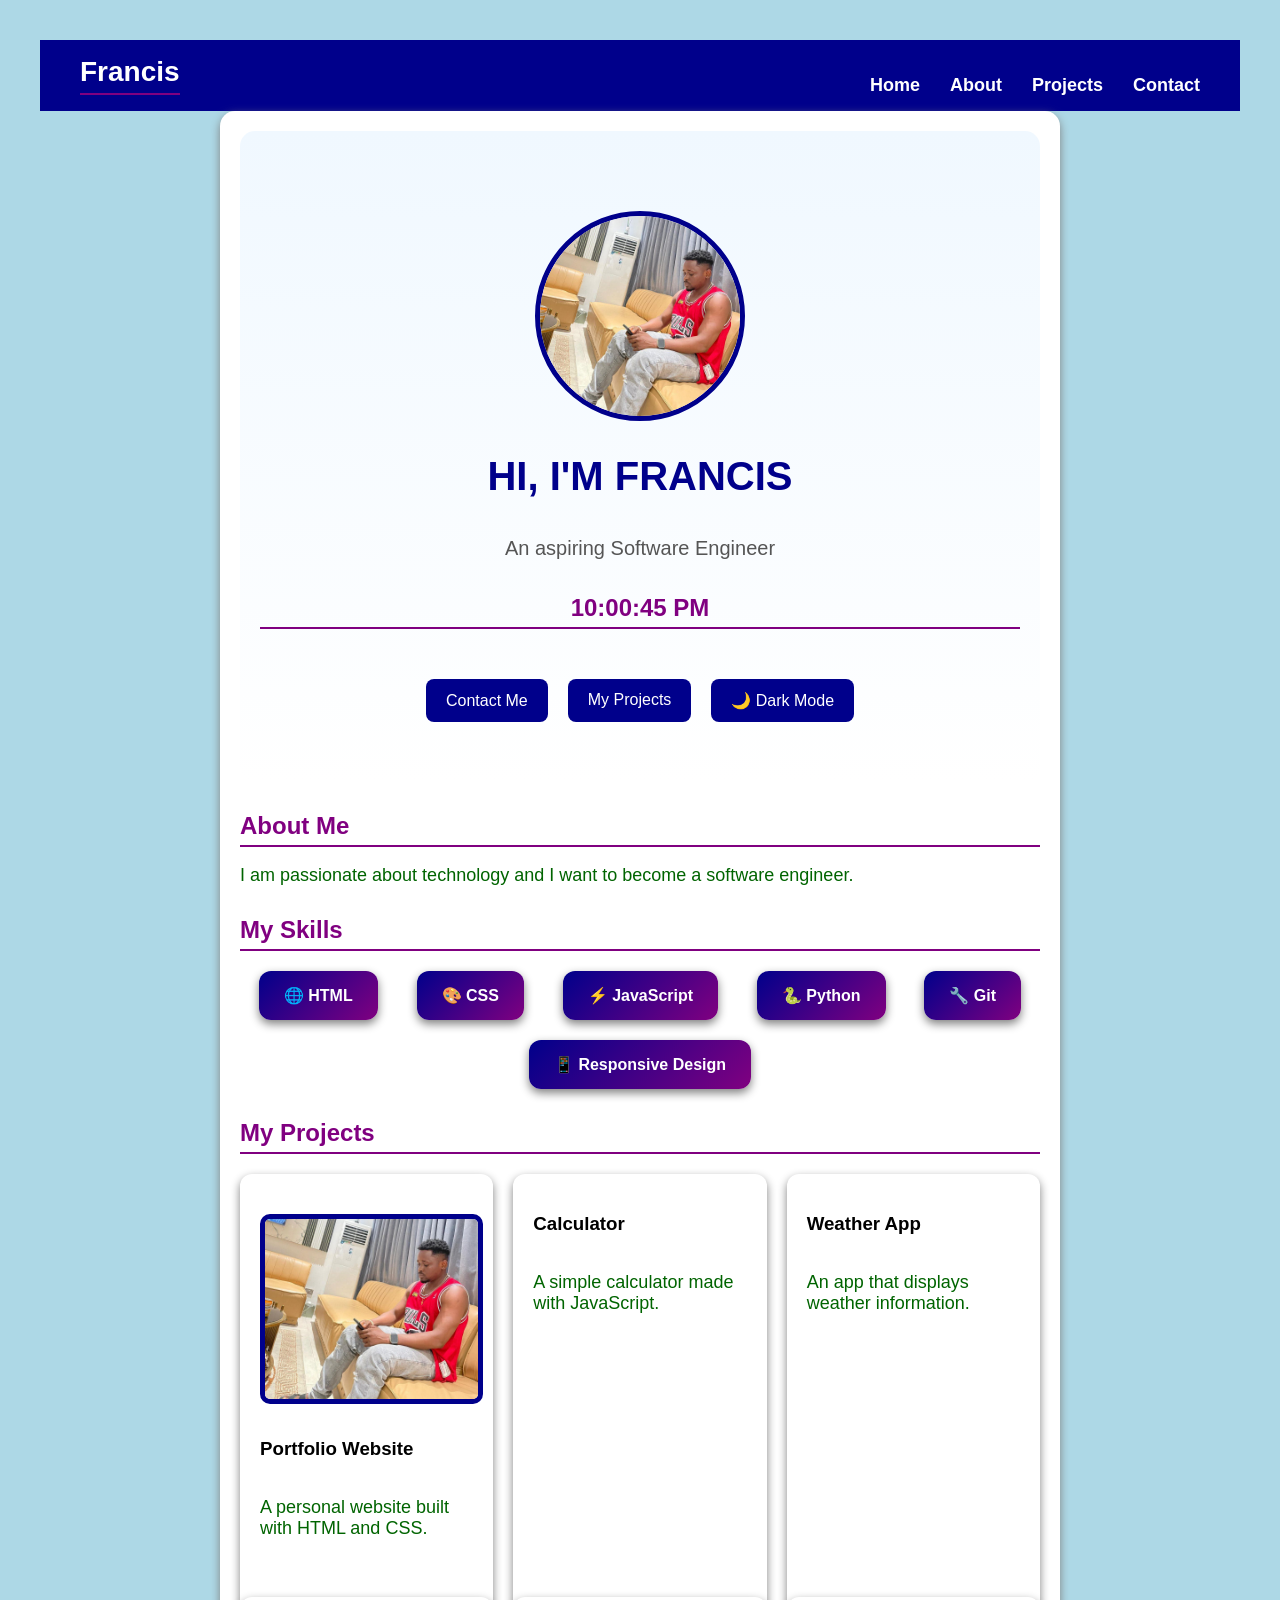
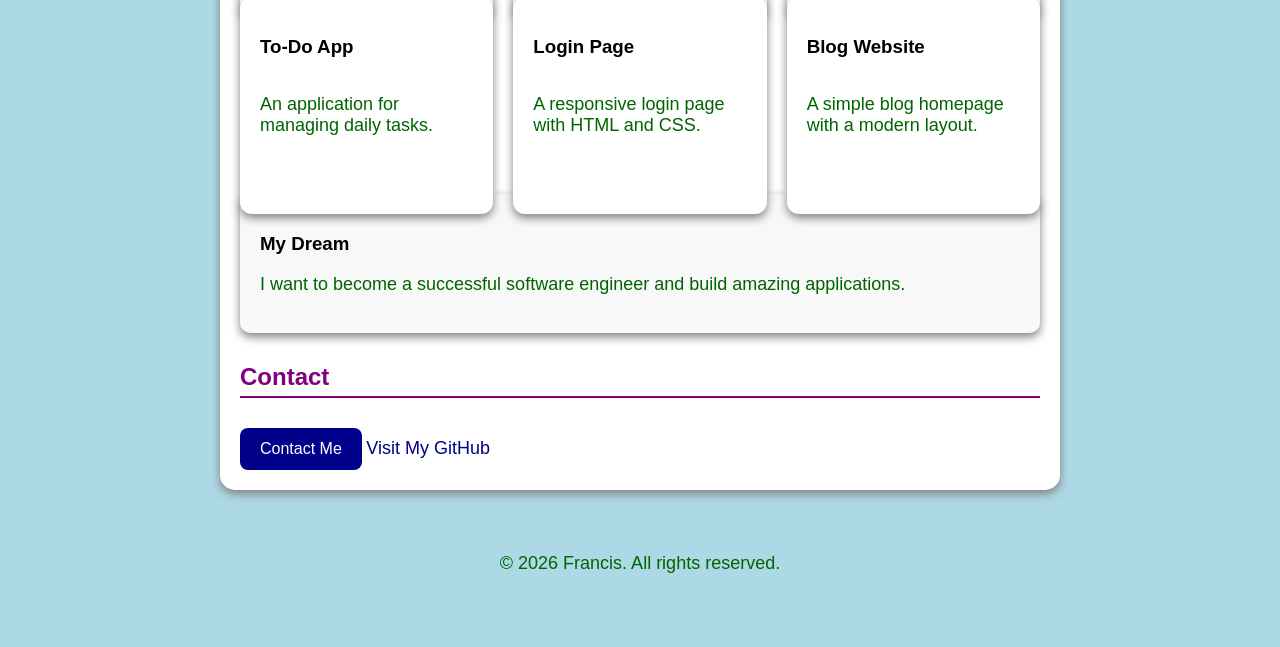
==== index.html @ 896aff5f "Initial portfolio website" ====
<!DOCTYPE html>
    <html>
    <head>
        <title>My First website</title>
         <link rel="stylesheet" href="style.css">
    </head>

    <body>


    <nav>

    <h2 class="logo">Francis</h2>

    <div class="nav-links">
    <a href="#home">Home</a>
    <a href="#about">About</a>
    <a href="#projects">Projects</a>
    <a href="#contact">Contact</a>
</div>

</nav>


    <div class="container">
    
        <section class="hero" id="home">
    <img id="profilePic" src="profile.png" alt="A photo of Francis">

    <h1 id="mainTitle" class="main-title">Hi, I'm Francis</h1>

    <p id="heroText" class="hero-text"></p>

<h2 id="clock">00:00:00</h2>

    <div class="hero-buttons">
        <button id="contactBtn" class="contact-button">
    Contact Me
</button>

        <a href="#" class="contact-button">
            My Projects
        </a>

        <button id="themeBtn" class="contact-button">
    🌙 Dark Mode
</button>
    </div>
</section>

        <h2 id="about">About Me</h2>

        <p>I am passionate about technology and I want to become a software engineer.</p>

        <h2 id="skills">My Skills</h2>

<div class="skills">
    <div class="skill">🌐 HTML</div>
    <div class="skill">🎨 CSS</div>
    <div class="skill">⚡ JavaScript</div>
    <div class="skill">🐍 Python</div>
    <div class="skill">🔧 Git</div>
    <div class="skill">📱 Responsive Design</div>
</div>

<h2 id="projects">My Projects</h2>

<div class="projects">

    <div class="project-card">

    <img src="profile.png" alt="Portfolio Project">

    <h3>Portfolio Website</h3>

    <p>A personal website built with HTML and CSS.</p>

</div>

    <div class="project-card">
        <h3>Calculator</h3>
        <p>A simple calculator made with JavaScript.</p>
    </div>

    <div class="project-card">
        <h3>Weather App</h3>
        <p>An app that displays weather information.</p>
    </div>

    <div class="project-card">
    <h3>To-Do App</h3>
    <p>An application for managing daily tasks.</p>
</div>

<div class="project-card">
    <h3>Login Page</h3>
    <p>A responsive login page with HTML and CSS.</p>
</div>

<div class="project-card">
    <h3>Blog Website</h3>
    <p>A simple blog homepage with a modern layout.</p>
</div>


</div>

        <div class="card">
    <h3>My Dream</h3>
    <p>I want to become a successful software engineer and build amazing applications.</p>
</div>

<h2 id="contact">Contact</h2>
        <a href="mailto:fransunim@email.com" class="contact-button">Contact Me</a>

        <a href="https://github.com/Popsino1" target="_blank">
    Visit My GitHub
</a>

        </div>

        <footer>
    <p>© 2026 Francis. All rights reserved.</p>
</footer>

<script src="script.js"></script>

        </body>
        </html>
---- style.css ----
html {
    scroll-behavior: smooth;
}
body {
    background-color: lightblue;
    font-family: Arial, sans-serif;
    margin: 0;
    padding: 40px;
}

h1 {
    color: darkblue;
    text-align: center;
}

p {
    color: darkgreen;
    font-size: 18px;
}

h2 {
    color: purple;
    border-bottom: 2px solid purple;
    padding-bottom: 5px;
    margin-top: 30px;
    margin-bottom: 10px;
}

ul {
    background-color: white;
    padding: 20px;
    border-radius: 10px;
}

li {
    margin: 10px 0;
    font-size: 17px;
    padding: 8px;
    background-color: #f0f0f0;
    border-radius: 5px;
}

li:hover {
    background-color: lightblue;
    cursor: pointer;
}

.main-title {
    font-size: 40px;
    text-transform: uppercase;
    animation: fadeIn 2s ease-in;
}
    


.container {
    max-width: 800px;
    margin: 0 auto;
    padding: 20px;
    background-color: white;
    border-radius: 15px;
    box-shadow: 0 4px 10px gray;
}

button {
    background-color: darkblue;
    color: white;
    padding: 12px 20px;
    border: none;
    border-radius: 8px;
    font-size: 16px;
    cursor: pointer;
    transition: 0.3s;
}

button:hover {
    background-color: purple;
    transform: scale(1.05);
}

img {
    width: 200px;
    height: 200px;
    border-radius: 50%;
    display: block;
    margin: 20px auto;
    object-fit: cover;
    border: 5px solid darkblue;
    transition: 0.3s;

}

img:hover {
    img:hover {
    transform: scale(1.05) rotate(5deg);
}
}
a {
    display: inline-block;
    margin-top: 20px;
    color: darkblue;
    font-size: 18px;
    text-decoration: none;
}

a:hover {
    color: purple;
    text-decoration: underline;
}
footer {
    text-align: center;
    margin-top: 30px;
    padding: 15px;
    color: gray;
    font-size: 14px;
}

@keyframes fadeIn {
    from {
        opacity: 0;
    }

    to {
        opacity: 1;
    }
}

.contact-button {
    display: inline-block;
    background-color: darkblue;
    color: white;
    padding: 12px 20px;
    border-radius: 8px;
    font-size: 16px;
    text-decoration: none;
    margin-top: 20px;
    transition: 0.3s;
}

.contact-button:hover {
    background-color: purple;
    transform: scale(1.05);
}

    nav {
    background-color: darkblue;
    padding: 15px 40px;
    display: flex;
    justify-content: space-between;
    align-items: center;
}

nav a {
    color: white;
    text-decoration: none;
    font-size: 18px;
    font-weight: bold;
    transition: 0.3s;
}

nav a:hover {
    color: yellow;
    transform: translateY(-3px);
}

.logo {
    color: white;
    margin: 0;
    font-size: 28px;
    font-weight: bold;
}

.nav-links {
    display: flex;
    gap: 30px;
}

.skills {
    display: flex;
    justify-content: space-evenly;
    gap: 20px;
    margin-top: 20px;
    flex-wrap: wrap;
}

.skill {
    background: linear-gradient(135deg, darkblue, purple);
    color: white;
    padding: 15px 25px;
    border-radius: 12px;
    font-weight: bold;
    transition: 0.3s;
    cursor: pointer;
    box-shadow: 0 4px 10px gray;
}

.skill:hover {
    transform: translateY(-5px) scale(1.05);
    box-shadow: 0 8px 20px gray;
}

.projects {
    display: grid;
    grid-template-columns: repeat(3, 1fr);
    gap: 20px;
    margin-top: 20px;
}

.project-card {
    background-color: white;
    padding: 20px;
    border-radius: 12px;
    box-shadow: 0 4px 10px gray;
    transition: 0.3s;

    display: flex;
    flex-direction: column;
    height: 100%;
}

.project-card img {
    width: 100%;
    height: 180px;
    object-fit: cover;
    border-radius: 10px;
    margin-bottom: 15px;
}

.project-card:hover {
    transform: translateY(-5px);
    box-shadow: 0 8px 20px gray;
}

.card {
    background-color: #f8f8f8;
    padding: 20px;
    margin-top: 20px;
    border-radius: 10px;
    box-shadow: 0 4px 10px gray;
    transition: 0.3s;
}

.card:hover {
    transform: translateY(-5px) scale(1.02);
    box-shadow: 0 8px 20px gray;
}

.hero {
    text-align: center;
    padding: 60px 20px;
    background: linear-gradient(to bottom, #f0f8ff, white);
    border-radius: 15px;
}

.hero-text {
    font-size: 20px;
    color: #555;
    max-width: 600px;
    margin: 20px auto;
    line-height: 1.6;
}

.hero-buttons {
    display: flex;
    justify-content: center;
    gap: 20px;
    margin-top: 30px;

    .hero-buttons .contact-button {
    min-width: 150px;
    text-align: center;
}
}

@media (max-width: 600px) {
    .container {
        padding: 15px;
    }

    nav {
        flex-direction: column;
        gap: 15px;
    }

    .main-title {
        font-size: 28px;
    }
}

body.dark-mode {
    background-color: #222;
    color: white;
}

body.dark-mode {
    background-color: #222;
    color: white;
}

.clicked {
    border: 5px solid limegreen;
    transform: scale(1.1) rotate(8deg);
    transition: 0.4s;
}
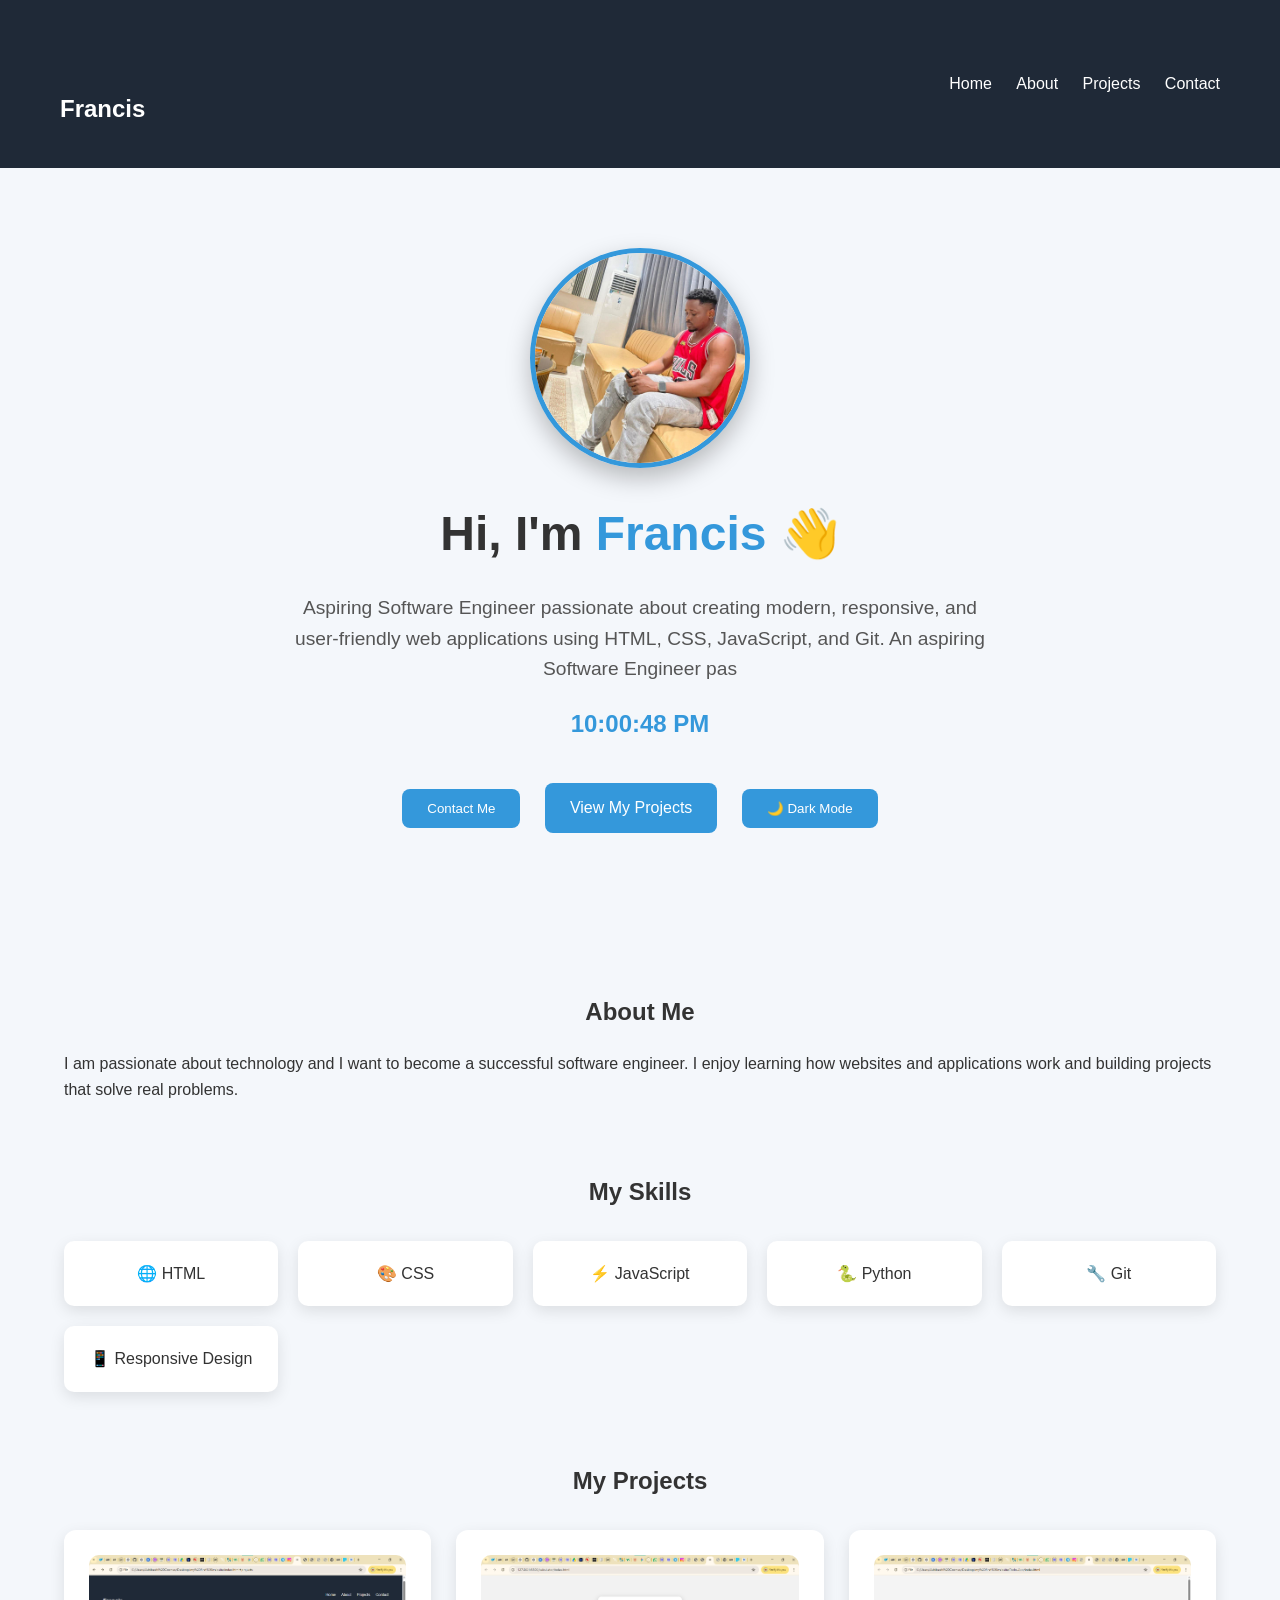
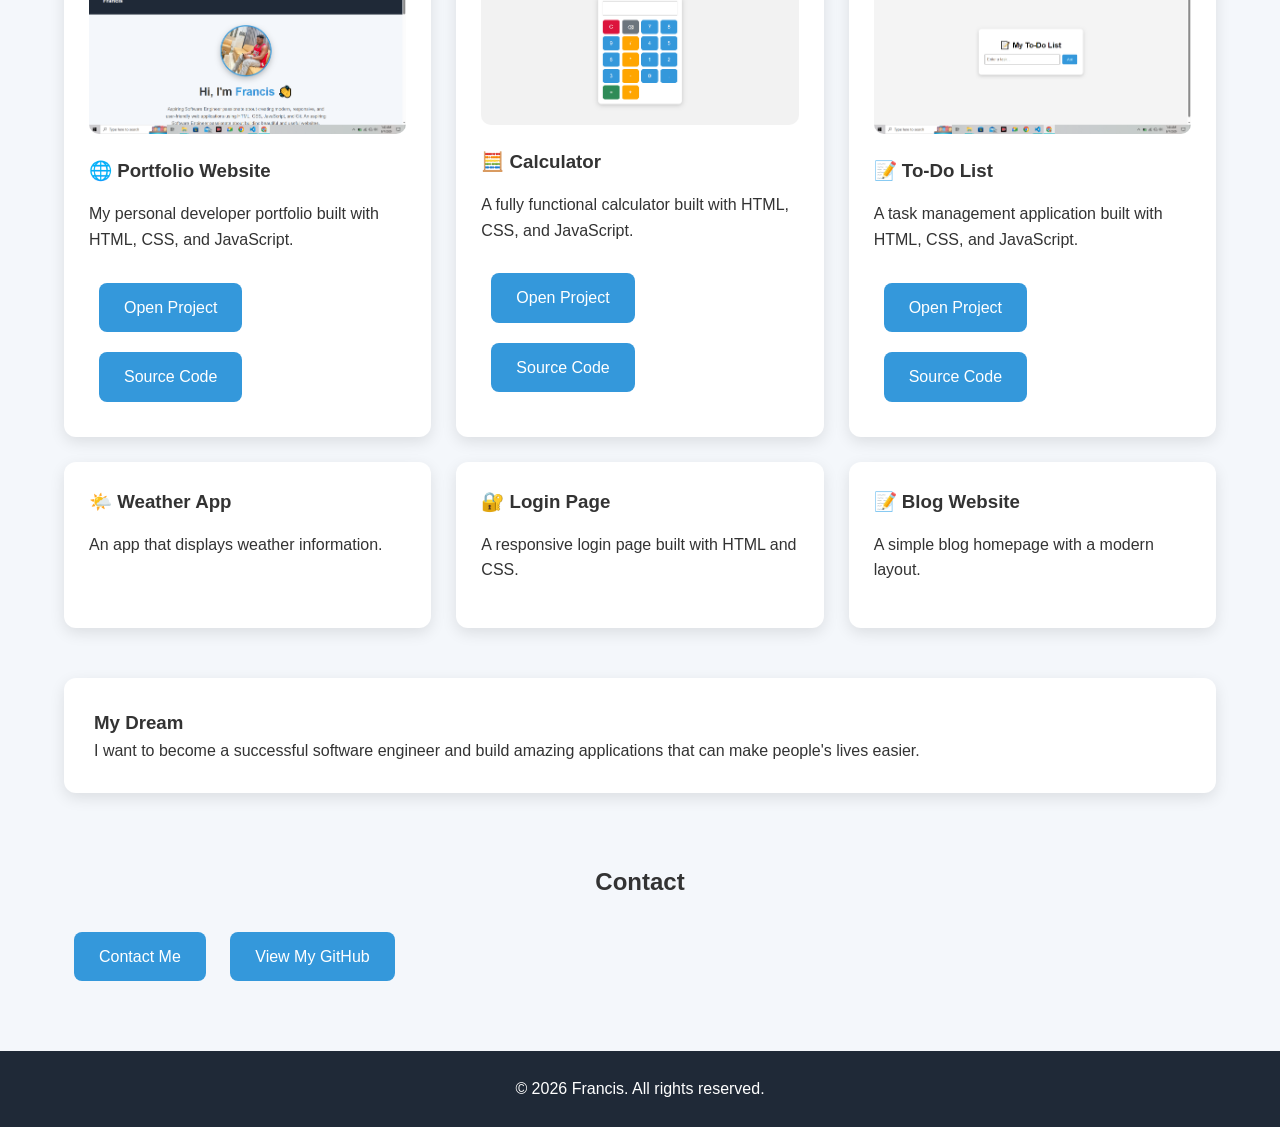
==== commit 81bbc1a1: "Initial weather app project" ====
--- a/index.html
+++ b/index.html
@@ -1,129 +1,353 @@
 <!DOCTYPE html>
-    <html>
-    <head>
-        <title>My First website</title>
-         <link rel="stylesheet" href="style.css">
-    </head>
-
-    <body>
-
-
+<html lang="en">
+
+<head>
+    <meta charset="UTF-8">
+    <meta name="viewport" content="width=device-width, initial-scale=1.0">
+
+    <title>Francis | Software Engineer Portfolio</title>
+
+    <link rel="stylesheet" href="style.css">
+</head>
+
+<body>
+
+    <!-- Navigation -->
     <nav>
 
-    <h2 class="logo">Francis</h2>
-
-    <div class="nav-links">
-    <a href="#home">Home</a>
-    <a href="#about">About</a>
-    <a href="#projects">Projects</a>
-    <a href="#contact">Contact</a>
-</div>
-
-</nav>
-
-
+        <h2 class="logo">Francis</h2>
+
+        <div class="nav-links">
+            <a href="#home">Home</a>
+            <a href="#about">About</a>
+            <a href="#projects">Projects</a>
+            <a href="#contact">Contact</a>
+        </div>
+
+    </nav>
+
+
+    <!-- Main Content -->
     <div class="container">
-    
+
+
+        <!-- Hero Section -->
         <section class="hero" id="home">
-    <img id="profilePic" src="profile.png" alt="A photo of Francis">
-
-    <h1 id="mainTitle" class="main-title">Hi, I'm Francis</h1>
-
-    <p id="heroText" class="hero-text"></p>
-
-<h2 id="clock">00:00:00</h2>
-
-    <div class="hero-buttons">
-        <button id="contactBtn" class="contact-button">
-    Contact Me
-</button>
-
-        <a href="#" class="contact-button">
-            My Projects
-        </a>
-
-        <button id="themeBtn" class="contact-button">
-    🌙 Dark Mode
-</button>
+
+            <img
+                id="profilePic"
+                src="profile.png"
+                alt="Francis"
+            >
+
+            <h1 id="mainTitle" class="main-title">
+                Hi, I'm <span>Francis</span> 👋
+            </h1>
+
+            <p id="heroText" class="hero-text">
+                Aspiring Software Engineer passionate about creating
+                modern, responsive, and user-friendly web applications
+                using HTML, CSS, JavaScript, and Git.
+            </p>
+
+            <h2 id="clock">00:00:00</h2>
+
+
+            <!-- Hero Buttons -->
+            <div class="hero-buttons">
+
+                <button
+                    id="contactBtn"
+                    class="contact-button"
+                >
+                    Contact Me
+                </button>
+
+                <a
+                    href="#projects"
+                    class="contact-button"
+                >
+                    View My Projects
+                </a>
+
+                <button
+                    id="themeBtn"
+                    class="contact-button"
+                >
+                    🌙 Dark Mode
+                </button>
+
+            </div>
+
+        </section>
+
+
+        <!-- About Section -->
+        <section id="about">
+
+            <h2>About Me</h2>
+
+            <p>
+                I am passionate about technology and I want to become
+                a successful software engineer. I enjoy learning how
+                websites and applications work and building projects
+                that solve real problems.
+            </p>
+
+        </section>
+
+
+        <!-- Skills Section -->
+        <section id="skills">
+
+            <h2>My Skills</h2>
+
+            <div class="skills">
+
+                <div class="skill">
+                    🌐 HTML
+                </div>
+
+                <div class="skill">
+                    🎨 CSS
+                </div>
+
+                <div class="skill">
+                    ⚡ JavaScript
+                </div>
+
+                <div class="skill">
+                    🐍 Python
+                </div>
+
+                <div class="skill">
+                    🔧 Git
+                </div>
+
+                <div class="skill">
+                    📱 Responsive Design
+                </div>
+
+            </div>
+
+        </section>
+
+
+        <!-- Projects Section -->
+        <section id="projects">
+
+            <h2>My Projects</h2>
+
+            <div class="projects">
+
+
+                <!-- Portfolio Project -->
+                <div class="project-card">
+
+                    <img
+                        src="images/portfolio.png"
+                        alt="Portfolio Website"
+                    >
+
+                    <h3>
+                        🌐 Portfolio Website
+                    </h3>
+
+                    <p>
+                        My personal developer portfolio built with
+                        HTML, CSS, and JavaScript.
+                    </p>
+
+                    <a
+                        href="index.html"
+                        class="contact-button"
+                    >
+                        Open Project
+                    </a>
+
+                    <a
+                        href="https://github.com/Popsino1"
+                        target="_blank"
+                        class="contact-button"
+                    >
+                        Source Code
+                    </a>
+
+                </div>
+
+
+                <!-- Calculator Project -->
+                <div class="project-card">
+
+                    <img
+                        src="images/calculator.png"
+                        alt="Calculator Project"
+                    >
+
+                    <h3>
+                        🧮 Calculator
+                    </h3>
+
+                    <p>
+                        A fully functional calculator built with
+                        HTML, CSS, and JavaScript.
+                    </p>
+
+                    <a
+                        href="calculator/index.html"
+                        target="_blank"
+                        class="contact-button"
+                    >
+                        Open Project
+                    </a>
+
+                    <a href="https://github.com/Popsino1/calculator"
+   target="_blank"
+   class="contact-button">
+    Source Code
+</a>
+
+                </div>
+
+
+                <!-- To-Do List Project -->
+                <div class="project-card">
+
+                    <img
+                        src="images/todo.png"
+                        alt="To-Do List App"
+                    >
+
+                    <h3>
+                        📝 To-Do List
+                    </h3>
+
+                    <p>
+                        A task management application built with
+                        HTML, CSS, and JavaScript.
+                    </p>
+
+                    <a
+                        href="Todo-App/index.html"
+                        target="_blank"
+                        class="contact-button"
+                    >
+                        Open Project
+                    </a>
+        
+                    <a
+    href="https://github.com/Popsino1/todo-app"
+    target="_blank"
+    class="contact-button"
+>
+    Source Code
+</a>
+                </div>
+
+
+                <!-- Weather App -->
+                <div class="project-card">
+
+                    <h3>
+                        🌤️ Weather App
+                    </h3>
+
+                    <p>
+                        An app that displays weather information.
+                    </p>
+
+                </div>
+
+
+                <!-- Login Page -->
+                <div class="project-card">
+
+                    <h3>
+                        🔐 Login Page
+                    </h3>
+
+                    <p>
+                        A responsive login page built with
+                        HTML and CSS.
+                    </p>
+
+                </div>
+
+
+                <!-- Blog Website -->
+                <div class="project-card">
+
+                    <h3>
+                        📝 Blog Website
+                    </h3>
+
+                    <p>
+                        A simple blog homepage with a modern layout.
+                    </p>
+
+                </div>
+
+
+            </div>
+
+        </section>
+
+
+        <!-- Dream Section -->
+        <section class="card">
+
+            <h3>
+                My Dream
+            </h3>
+
+            <p>
+                I want to become a successful software engineer
+                and build amazing applications that can make
+                people's lives easier.
+            </p>
+
+        </section>
+
+
+        <!-- Contact Section -->
+        <section id="contact">
+
+            <h2>Contact</h2>
+
+            <a
+                href="mailto:fransunim@gmail.com"
+                class="contact-button"
+            >
+                Contact Me
+            </a>
+
+            <a
+                href="https://github.com/Popsino1"
+                target="_blank"
+                class="contact-button"
+            >
+                View My GitHub
+            </a>
+
+        </section>
+
+
     </div>
-</section>
-
-        <h2 id="about">About Me</h2>
-
-        <p>I am passionate about technology and I want to become a software engineer.</p>
-
-        <h2 id="skills">My Skills</h2>
-
-<div class="skills">
-    <div class="skill">🌐 HTML</div>
-    <div class="skill">🎨 CSS</div>
-    <div class="skill">⚡ JavaScript</div>
-    <div class="skill">🐍 Python</div>
-    <div class="skill">🔧 Git</div>
-    <div class="skill">📱 Responsive Design</div>
-</div>
-
-<h2 id="projects">My Projects</h2>
-
-<div class="projects">
-
-    <div class="project-card">
-
-    <img src="profile.png" alt="Portfolio Project">
-
-    <h3>Portfolio Website</h3>
-
-    <p>A personal website built with HTML and CSS.</p>
-
-</div>
-
-    <div class="project-card">
-        <h3>Calculator</h3>
-        <p>A simple calculator made with JavaScript.</p>
-    </div>
-
-    <div class="project-card">
-        <h3>Weather App</h3>
-        <p>An app that displays weather information.</p>
-    </div>
-
-    <div class="project-card">
-    <h3>To-Do App</h3>
-    <p>An application for managing daily tasks.</p>
-</div>
-
-<div class="project-card">
-    <h3>Login Page</h3>
-    <p>A responsive login page with HTML and CSS.</p>
-</div>
-
-<div class="project-card">
-    <h3>Blog Website</h3>
-    <p>A simple blog homepage with a modern layout.</p>
-</div>
-
-
-</div>
-
-        <div class="card">
-    <h3>My Dream</h3>
-    <p>I want to become a successful software engineer and build amazing applications.</p>
-</div>
-
-<h2 id="contact">Contact</h2>
-        <a href="mailto:fransunim@email.com" class="contact-button">Contact Me</a>
-
-        <a href="https://github.com/Popsino1" target="_blank">
-    Visit My GitHub
-</a>
-
-        </div>
-
-        <footer>
-    <p>© 2026 Francis. All rights reserved.</p>
-</footer>
-
-<script src="script.js"></script>
-
-        </body>
-        </html>+
+
+    <!-- Footer -->
+    <footer>
+
+        <p>
+            © 2026 Francis. All rights reserved.
+        </p>
+
+    </footer>
+
+
+    <!-- JavaScript -->
+    <script src="script.js"></script>
+
+</body>
+
+</html>
--- a/style.css
+++ b/style.css
@@ -1,304 +1,232 @@
-html {
-    scroll-behavior: smooth;
-}
+/* GENERAL */
+
+* {
+    margin: 0;
+    padding: 0;
+    box-sizing: border-box;
+}
+
 body {
-    background-color: lightblue;
     font-family: Arial, sans-serif;
-    margin: 0;
-    padding: 40px;
-}
-
-h1 {
-    color: darkblue;
-    text-align: center;
-}
-
-p {
-    color: darkgreen;
-    font-size: 18px;
-}
-
-h2 {
-    color: purple;
-    border-bottom: 2px solid purple;
-    padding-bottom: 5px;
-    margin-top: 30px;
-    margin-bottom: 10px;
-}
-
-ul {
-    background-color: white;
-    padding: 20px;
-    border-radius: 10px;
-}
-
-li {
-    margin: 10px 0;
-    font-size: 17px;
-    padding: 8px;
-    background-color: #f0f0f0;
-    border-radius: 5px;
-}
-
-li:hover {
-    background-color: lightblue;
-    cursor: pointer;
-}
-
-.main-title {
-    font-size: 40px;
-    text-transform: uppercase;
-    animation: fadeIn 2s ease-in;
-}
-    
-
-
-.container {
-    max-width: 800px;
-    margin: 0 auto;
-    padding: 20px;
-    background-color: white;
-    border-radius: 15px;
-    box-shadow: 0 4px 10px gray;
-}
-
-button {
-    background-color: darkblue;
-    color: white;
-    padding: 12px 20px;
-    border: none;
-    border-radius: 8px;
-    font-size: 16px;
-    cursor: pointer;
-    transition: 0.3s;
-}
-
-button:hover {
-    background-color: purple;
-    transform: scale(1.05);
-}
-
-img {
-    width: 200px;
-    height: 200px;
-    border-radius: 50%;
-    display: block;
-    margin: 20px auto;
-    object-fit: cover;
-    border: 5px solid darkblue;
-    transition: 0.3s;
-
-}
-
-img:hover {
-    img:hover {
-    transform: scale(1.05) rotate(5deg);
-}
-}
-a {
-    display: inline-block;
-    margin-top: 20px;
-    color: darkblue;
-    font-size: 18px;
-    text-decoration: none;
-}
-
-a:hover {
-    color: purple;
-    text-decoration: underline;
-}
-footer {
-    text-align: center;
-    margin-top: 30px;
-    padding: 15px;
-    color: gray;
-    font-size: 14px;
-}
-
-@keyframes fadeIn {
-    from {
-        opacity: 0;
-    }
-
-    to {
-        opacity: 1;
-    }
-}
-
-.contact-button {
-    display: inline-block;
-    background-color: darkblue;
-    color: white;
-    padding: 12px 20px;
-    border-radius: 8px;
-    font-size: 16px;
-    text-decoration: none;
-    margin-top: 20px;
-    transition: 0.3s;
-}
-
-.contact-button:hover {
-    background-color: purple;
-    transform: scale(1.05);
-}
-
-    nav {
-    background-color: darkblue;
-    padding: 15px 40px;
+    background: #f4f7fb;
+    color: #333;
+    line-height: 1.6;
+}
+
+/* NAVIGATION */
+
+nav {
     display: flex;
     justify-content: space-between;
     align-items: center;
-}
-
-nav a {
+    padding: 20px 60px;
+    background: #1f2937;
+    position: sticky;
+    top: 0;
+}
+
+.logo {
+    color: white;
+}
+
+.nav-links a {
     color: white;
     text-decoration: none;
-    font-size: 18px;
-    font-weight: bold;
+    margin-left: 20px;
     transition: 0.3s;
 }
 
-nav a:hover {
-    color: yellow;
+.nav-links a:hover {
+    color: #3498db;
+}
+
+/* CONTAINER */
+
+.container {
+    width: 90%;
+    max-width: 1200px;
+    margin: auto;
+}
+
+/* HERO */
+
+.hero {
+    text-align: center;
+    padding: 80px 20px;
+}
+
+#profilePic {
+    width: 220px;
+    height: 220px;
+    border-radius: 50%;
+    object-fit: cover;
+    border: 5px solid #3498db;
+    box-shadow: 0 10px 25px rgba(0,0,0,.25);
+    transition: .3s ease;
+}
+
+#profilePic:hover {
+    transform: scale(1.05);
+}
+
+.main-title {
+    font-size: 3rem;
+    margin-top: 20px;
+}
+
+.main-title span {
+    color: #3498db;
+}
+
+.hero-text {
+    max-width: 700px;
+    margin: 20px auto;
+    font-size: 1.2rem;
+    color: #555;
+}
+
+#clock {
+    margin: 20px 0;
+    color: #3498db;
+}
+
+/* BUTTONS */
+
+.hero-buttons {
+    margin-top: 30px;
+}
+
+.contact-button {
+    display: inline-block;
+    padding: 12px 25px;
+    margin: 10px;
+    background: #3498db;
+    color: white;
+    text-decoration: none;
+    border-radius: 8px;
+    border: none;
+    cursor: pointer;
+    transition: .3s;
+}
+
+.contact-button:hover {
+    background: #217dbb;
     transform: translateY(-3px);
 }
 
-.logo {
-    color: white;
-    margin: 0;
-    font-size: 28px;
-    font-weight: bold;
-}
-
-.nav-links {
-    display: flex;
-    gap: 30px;
-}
+/* HEADINGS */
+
+h2 {
+    margin-top: 70px;
+    margin-bottom: 20px;
+    text-align: center;
+}
+
+/* SKILLS */
 
 .skills {
-    display: flex;
-    justify-content: space-evenly;
+    display: grid;
+    grid-template-columns: repeat(auto-fit,minmax(180px,1fr));
     gap: 20px;
-    margin-top: 20px;
-    flex-wrap: wrap;
+    margin-top: 30px;
 }
 
 .skill {
-    background: linear-gradient(135deg, darkblue, purple);
-    color: white;
-    padding: 15px 25px;
-    border-radius: 12px;
-    font-weight: bold;
-    transition: 0.3s;
-    cursor: pointer;
-    box-shadow: 0 4px 10px gray;
+    background: white;
+    padding: 20px;
+    text-align: center;
+    border-radius: 10px;
+    box-shadow: 0 5px 15px rgba(0,0,0,.1);
+    transition: .3s;
 }
 
 .skill:hover {
-    transform: translateY(-5px) scale(1.05);
-    box-shadow: 0 8px 20px gray;
-}
+    transform: translateY(-5px);
+}
+
+/* PROJECTS */
 
 .projects {
     display: grid;
-    grid-template-columns: repeat(3, 1fr);
-    gap: 20px;
-    margin-top: 20px;
+    grid-template-columns: repeat(auto-fit,minmax(280px,1fr));
+    gap: 25px;
+    margin-top: 30px;
 }
 
 .project-card {
-    background-color: white;
-    padding: 20px;
+    background: white;
+    padding: 25px;
     border-radius: 12px;
-    box-shadow: 0 4px 10px gray;
-    transition: 0.3s;
-
-    display: flex;
-    flex-direction: column;
-    height: 100%;
+    box-shadow: 0 5px 15px rgba(0,0,0,.1);
+    transition: .3s;
+}
+
+.project-card:hover {
+    transform: translateY(-5px);
 }
 
 .project-card img {
     width: 100%;
-    height: 180px;
-    object-fit: cover;
     border-radius: 10px;
     margin-bottom: 15px;
 }
 
-.project-card:hover {
-    transform: translateY(-5px);
-    box-shadow: 0 8px 20px gray;
-}
+.project-card h3 {
+    margin-bottom: 15px;
+}
+
+.project-card p {
+    margin-bottom: 20px;
+}
+
+/* CARD */
 
 .card {
-    background-color: #f8f8f8;
-    padding: 20px;
-    margin-top: 20px;
-    border-radius: 10px;
-    box-shadow: 0 4px 10px gray;
-    transition: 0.3s;
-}
-
-.card:hover {
-    transform: translateY(-5px) scale(1.02);
-    box-shadow: 0 8px 20px gray;
-}
-
-.hero {
-    text-align: center;
-    padding: 60px 20px;
-    background: linear-gradient(to bottom, #f0f8ff, white);
-    border-radius: 15px;
-}
-
-.hero-text {
-    font-size: 20px;
-    color: #555;
-    max-width: 600px;
-    margin: 20px auto;
-    line-height: 1.6;
-}
-
-.hero-buttons {
-    display: flex;
-    justify-content: center;
-    gap: 20px;
-    margin-top: 30px;
-
-    .hero-buttons .contact-button {
-    min-width: 150px;
-    text-align: center;
-}
-}
-
-@media (max-width: 600px) {
-    .container {
-        padding: 15px;
-    }
-
-    nav {
-        flex-direction: column;
-        gap: 15px;
-    }
-
-    .main-title {
-        font-size: 28px;
-    }
-}
-
-body.dark-mode {
-    background-color: #222;
-    color: white;
-}
-
-body.dark-mode {
-    background-color: #222;
-    color: white;
-}
-
-.clicked {
-    border: 5px solid limegreen;
-    transform: scale(1.1) rotate(8deg);
-    transition: 0.4s;
+    background: white;
+    margin-top: 50px;
+    padding: 30px;
+    border-radius: 12px;
+    box-shadow: 0 5px 15px rgba(0,0,0,.1);
+}
+
+/* FOOTER */
+
+footer {
+    text-align: center;
+    margin-top: 60px;
+    padding: 25px;
+    background: #1f2937;
+    color: white;
+}
+
+/* MOBILE */
+
+@media (max-width:768px){
+
+nav{
+    flex-direction:column;
+}
+
+.nav-links{
+    margin-top:20px;
+}
+
+.nav-links a{
+    display:block;
+    margin:10px 0;
+}
+
+.main-title{
+    font-size:2.2rem;
+}
+
+.hero-text{
+    font-size:1rem;
+}
+
+#profilePic{
+    width:180px;
+    height:180px;
+}
+
 }
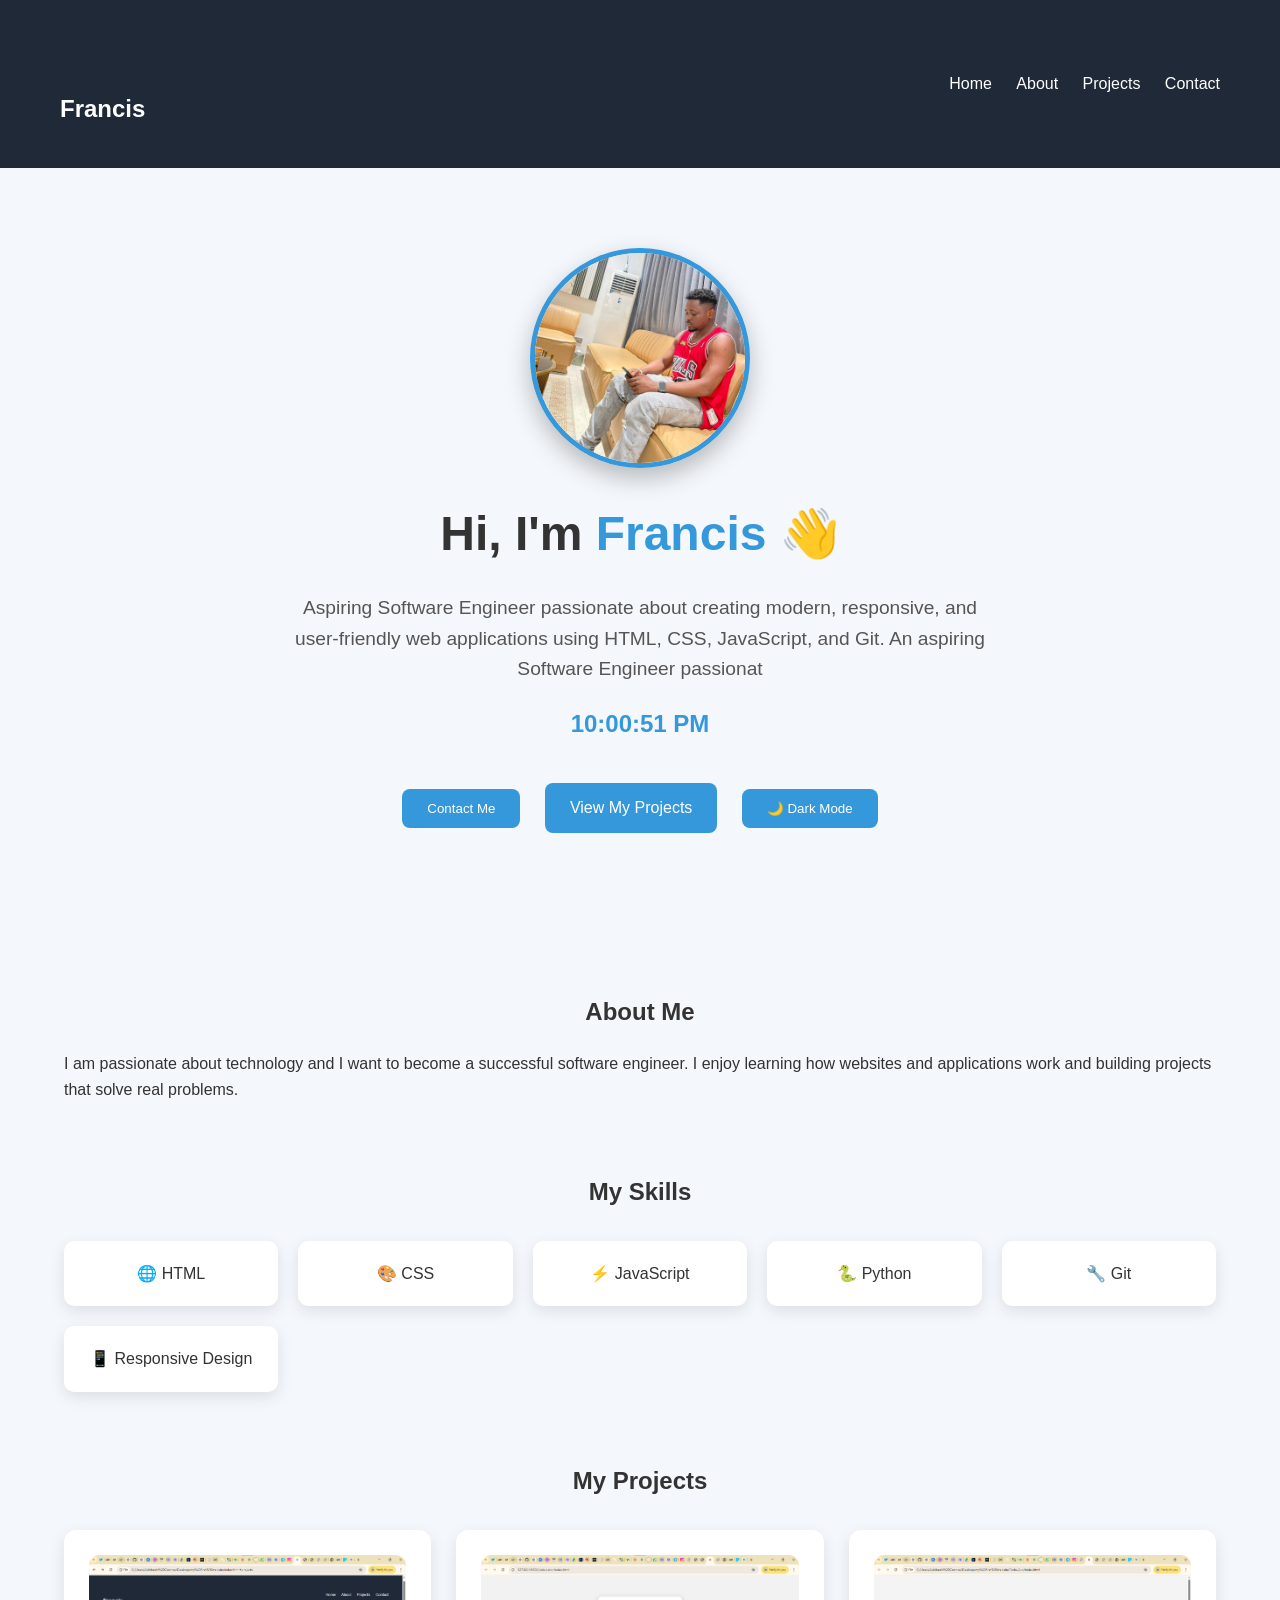
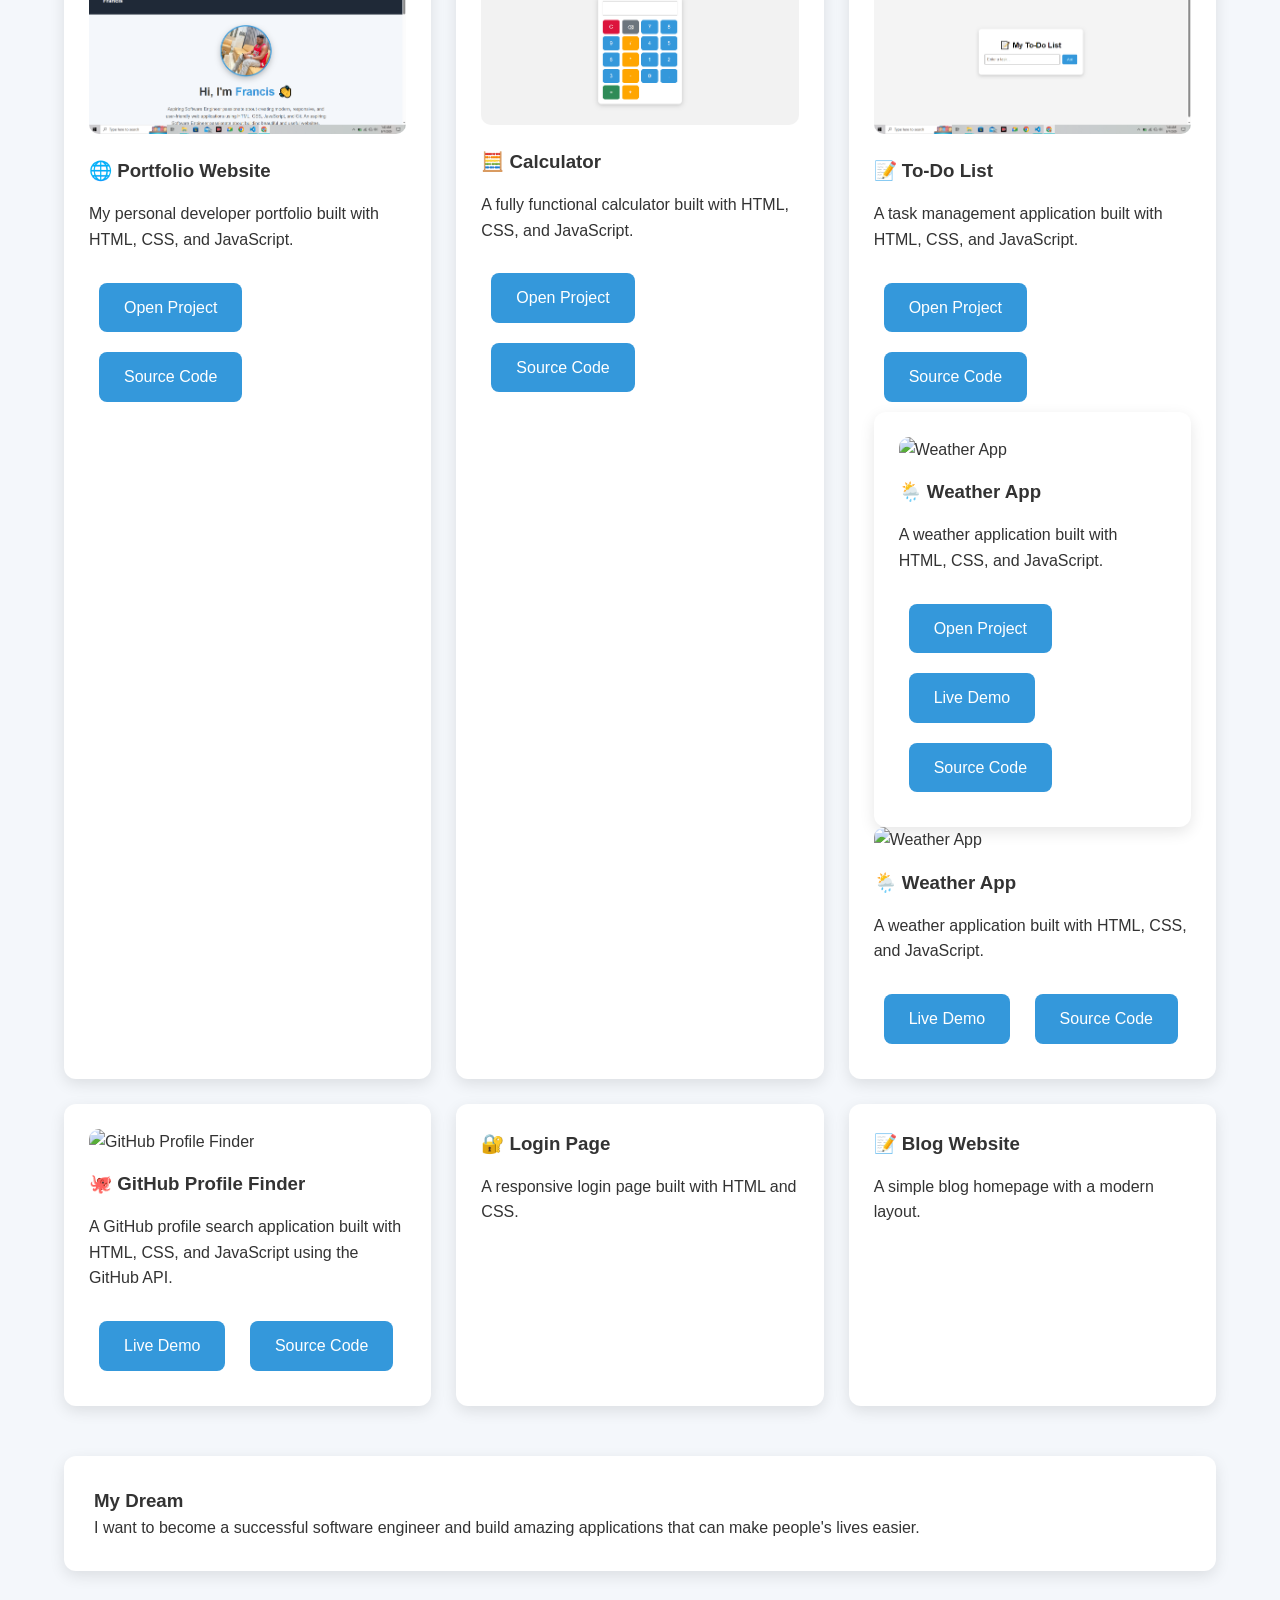
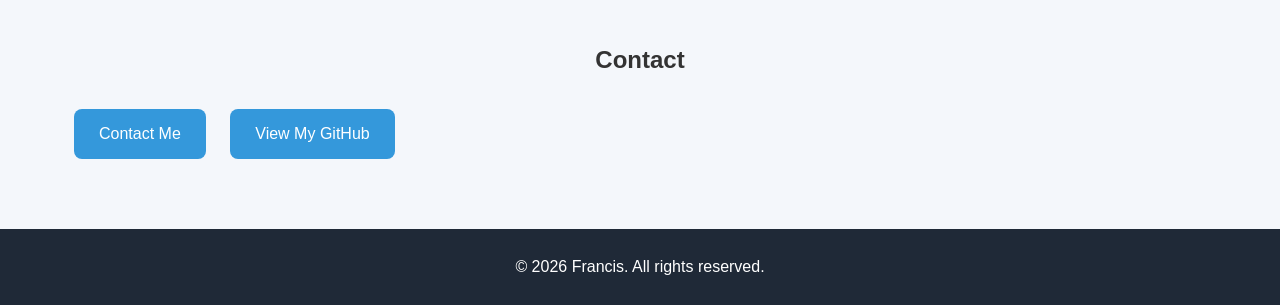
==== commit adbe0dd4: "Add GitHub Profile Finder to portfolio" ====
--- a/index.html
+++ b/index.html
@@ -242,22 +242,88 @@
 >
     Source Code
 </a>
-                </div>
-
-
-                <!-- Weather App -->
-                <div class="project-card">
-
-                    <h3>
-                        🌤️ Weather App
-                    </h3>
-
-                    <p>
-                        An app that displays weather information.
-                    </p>
-
-                </div>
-
+                <div class="project-card">
+
+    <img src="images/weather.png" alt="Weather App">
+
+    <h3>🌦️ Weather App</h3>
+
+    <p>
+        A weather application built with HTML, CSS, and JavaScript.
+    </p>
+
+    <a href="weather-app/index.html"
+       target="_blank"
+       class="contact-button">
+        Open Project
+    </a>
+
+    <a href="https://popsino1.github.io/weather-app/"
+   target="_blank"
+   class="contact-button">
+    Live Demo
+</a>
+
+    <a href="https://github.com/Popsino1/weather-app"
+       target="_blank"
+       class="contact-button">
+        Source Code
+    </a>
+
+</div>
+
+<img src="images/weather.png" alt="Weather App">
+
+<h3>🌦️ Weather App</h3>
+
+<p>
+    A weather application built with HTML, CSS, and JavaScript.
+</p>
+
+
+<a href="https://popsino1.github.io/weather-app/"
+   target="_blank"
+   class="contact-button">
+    Live Demo
+</a>
+
+<a href="https://github.com/Popsino1/weather-app"
+   target="_blank"
+   class="contact-button">
+    Source Code
+</a>
+
+</div>  <!-- END OF WEATHER APP CARD -->
+
+
+<!-- PUT GITHUB PROFILE FINDER BELOW THIS -->
+
+<div class="project-card">
+
+    <img src="images/github-profile.png"
+         alt="GitHub Profile Finder">
+
+    <h3>🐙 GitHub Profile Finder</h3>
+
+    <p>
+        A GitHub profile search application built with HTML, CSS,
+        and JavaScript using the GitHub API.
+    </p>
+
+
+    <a href="https://popsino1.github.io/github-profile-finder/"
+       target="_blank"
+       class="contact-button">
+        Live Demo
+    </a>
+
+    <a href="https://github.com/Popsino1/github-profile-finder"
+       target="_blank"
+       class="contact-button">
+        Source Code
+    </a>
+
+</div>
 
                 <!-- Login Page -->
                 <div class="project-card">
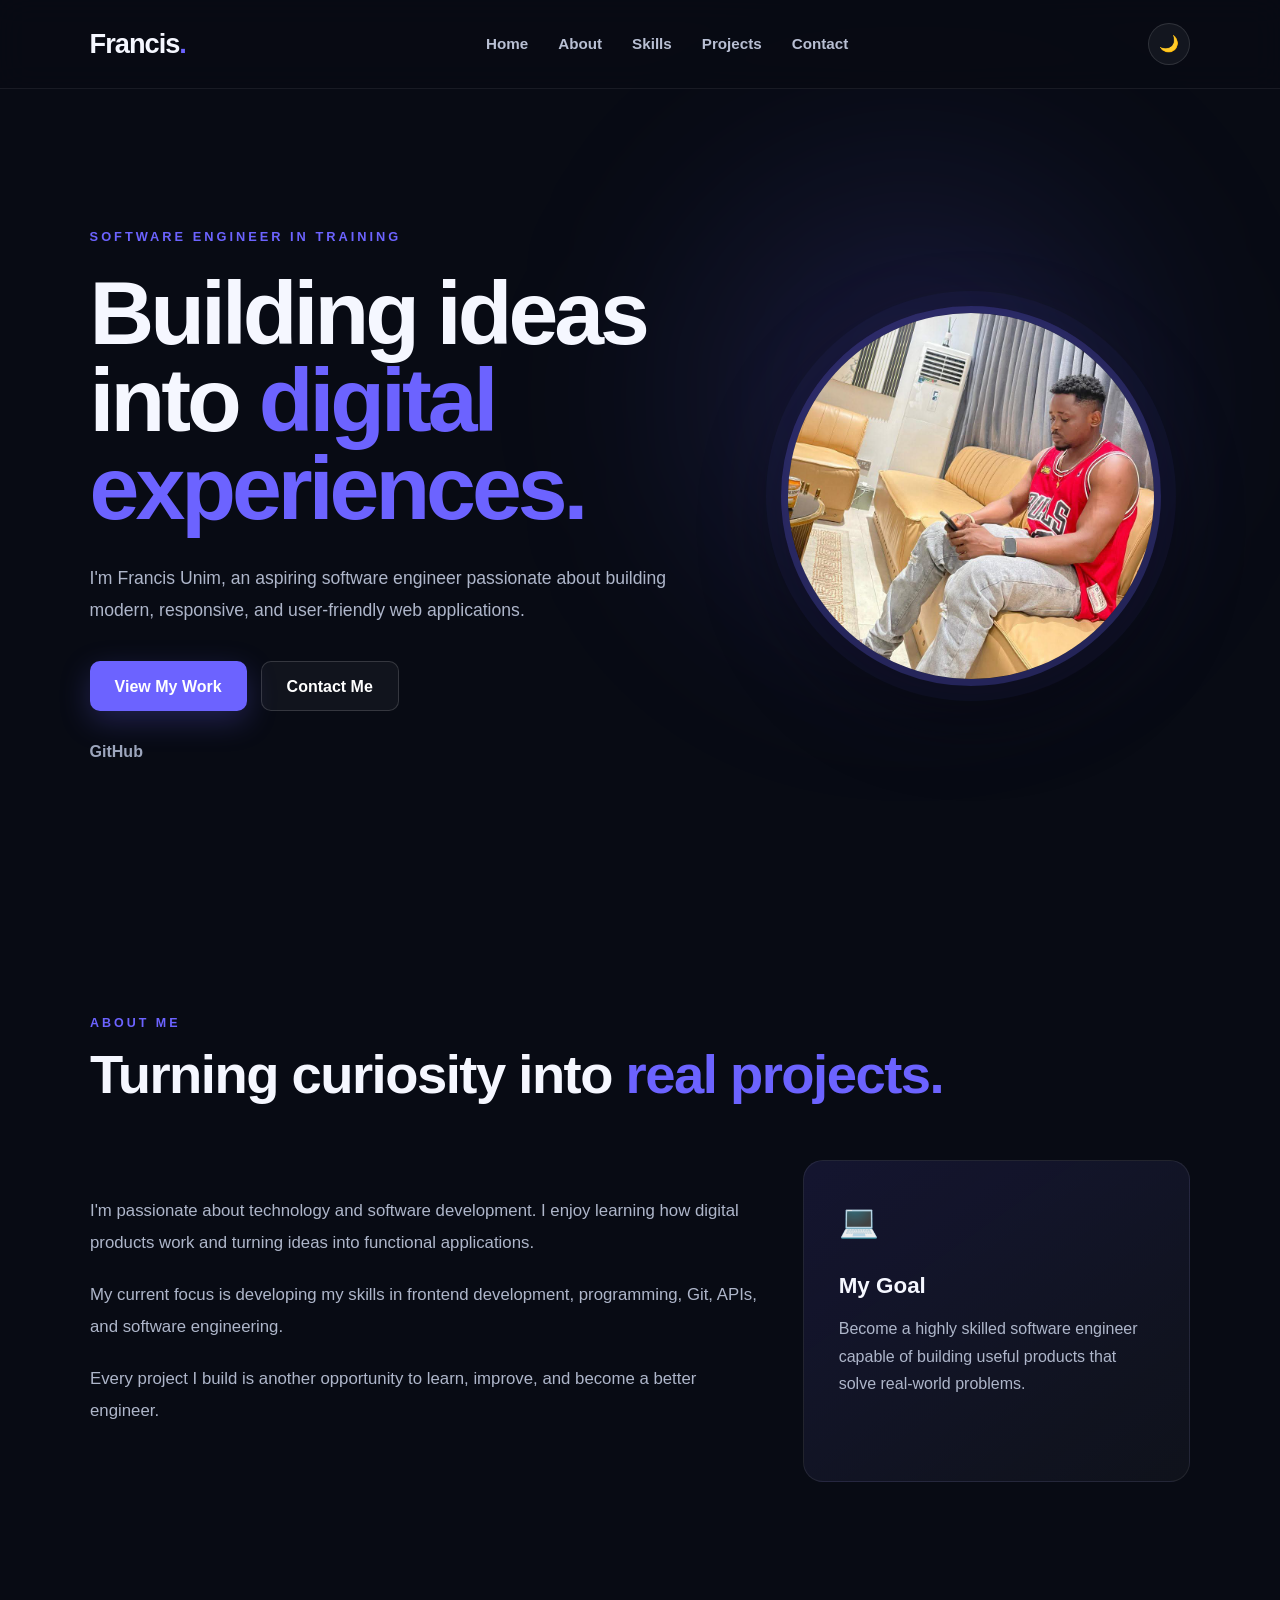
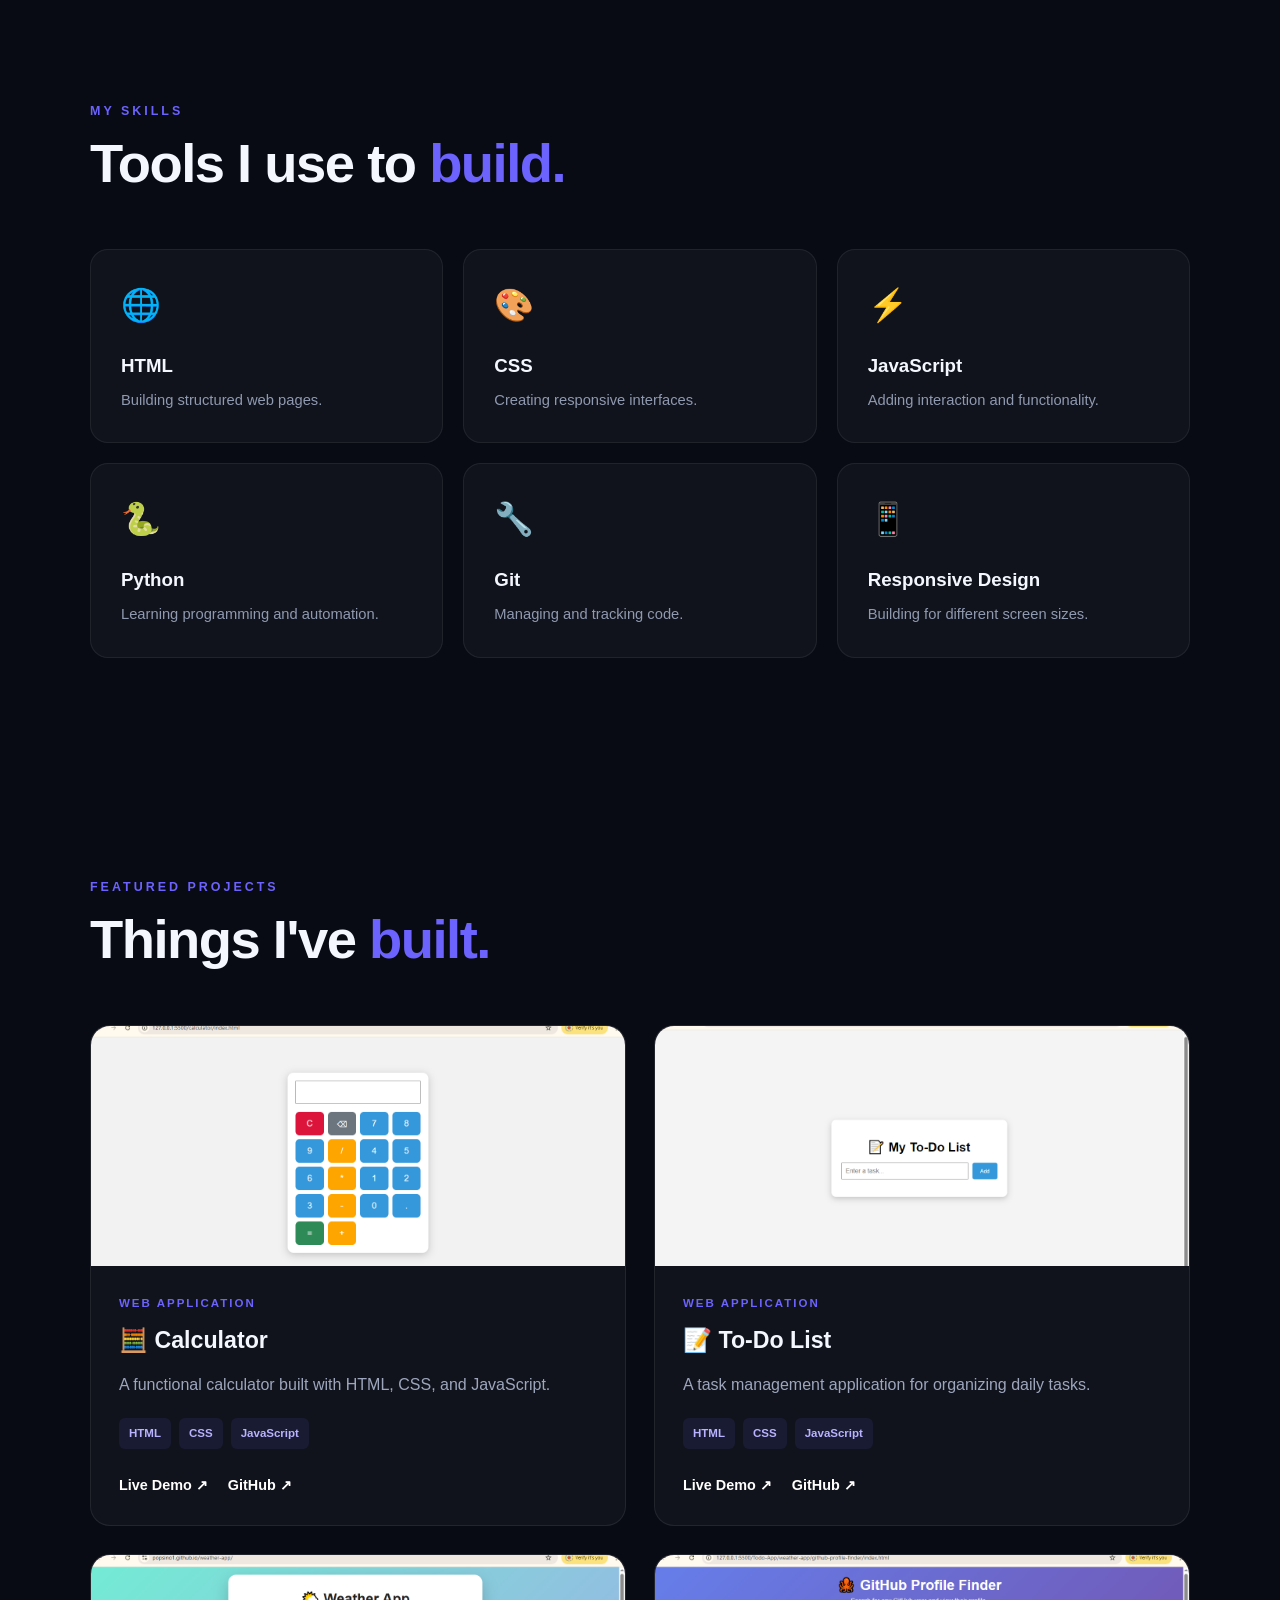
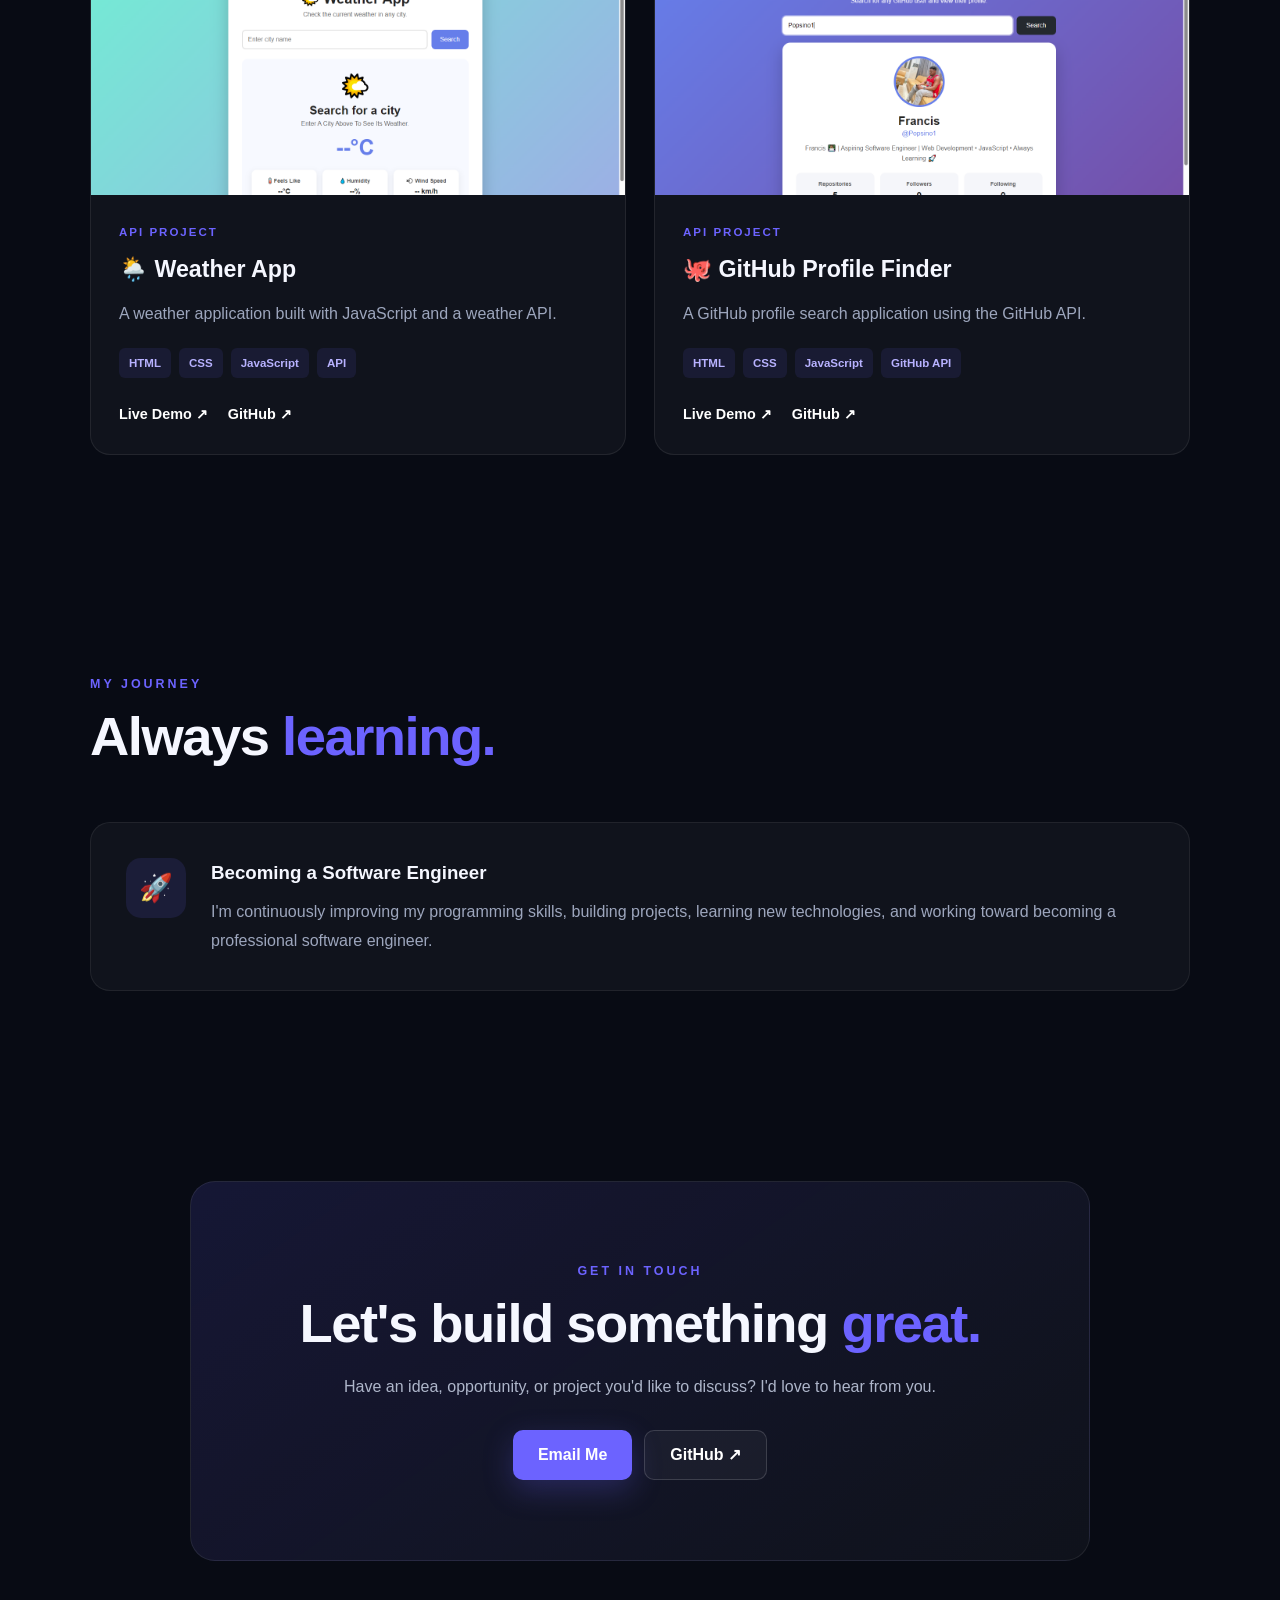
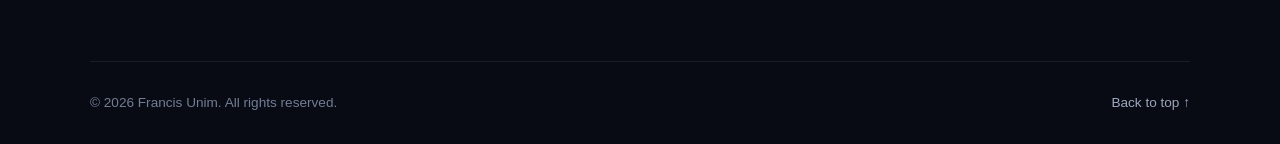
==== commit 149536d7: "Redesign portfolio website" ====
--- a/index.html
+++ b/index.html
@@ -1,11 +1,11 @@
-<!DOCTYPE html>
+ <!DOCTYPE html>
 <html lang="en">
 
 <head>
     <meta charset="UTF-8">
     <meta name="viewport" content="width=device-width, initial-scale=1.0">
 
-    <title>Francis | Software Engineer Portfolio</title>
+    <title>Francis Unim | Software Engineer</title>
 
     <link rel="stylesheet" href="style.css">
 </head>
@@ -13,405 +13,550 @@
 <body>
 
     <!-- Navigation -->
-    <nav>
-
-        <h2 class="logo">Francis</h2>
-
-        <div class="nav-links">
+    <header class="navbar">
+
+        <a href="#home" class="logo">Francis<span>.</span></a>
+
+        <nav class="nav-links">
             <a href="#home">Home</a>
             <a href="#about">About</a>
+            <a href="#skills">Skills</a>
             <a href="#projects">Projects</a>
             <a href="#contact">Contact</a>
-        </div>
-
-    </nav>
-
-
-    <!-- Main Content -->
-    <div class="container">
-
+        </nav>
+
+        <button id="themeBtn" class="theme-btn">
+            🌙
+        </button>
+
+    </header>
+
+
+    <main>
 
         <!-- Hero Section -->
-        <section class="hero" id="home">
-
-            <img
-                id="profilePic"
-                src="profile.png"
-                alt="Francis"
-            >
-
-            <h1 id="mainTitle" class="main-title">
-                Hi, I'm <span>Francis</span> 👋
-            </h1>
-
-            <p id="heroText" class="hero-text">
-                Aspiring Software Engineer passionate about creating
-                modern, responsive, and user-friendly web applications
-                using HTML, CSS, JavaScript, and Git.
-            </p>
-
-            <h2 id="clock">00:00:00</h2>
-
-
-            <!-- Hero Buttons -->
-            <div class="hero-buttons">
-
-                <button
-                    id="contactBtn"
-                    class="contact-button"
-                >
-                    Contact Me
-                </button>
-
-                <a
-                    href="#projects"
-                    class="contact-button"
-                >
-                    View My Projects
-                </a>
-
-                <button
-                    id="themeBtn"
-                    class="contact-button"
-                >
-                    🌙 Dark Mode
-                </button>
-
-            </div>
-
-        </section>
-
-
-        <!-- About Section -->
-        <section id="about">
-
-            <h2>About Me</h2>
-
-            <p>
-                I am passionate about technology and I want to become
-                a successful software engineer. I enjoy learning how
-                websites and applications work and building projects
-                that solve real problems.
-            </p>
-
-        </section>
-
-
-        <!-- Skills Section -->
-        <section id="skills">
-
-            <h2>My Skills</h2>
-
-            <div class="skills">
-
-                <div class="skill">
-                    🌐 HTML
-                </div>
-
-                <div class="skill">
-                    🎨 CSS
-                </div>
-
-                <div class="skill">
-                    ⚡ JavaScript
-                </div>
-
-                <div class="skill">
-                    🐍 Python
-                </div>
-
-                <div class="skill">
-                    🔧 Git
-                </div>
-
-                <div class="skill">
-                    📱 Responsive Design
-                </div>
-
-            </div>
-
-        </section>
-
-
-        <!-- Projects Section -->
-        <section id="projects">
-
-            <h2>My Projects</h2>
-
-            <div class="projects">
-
-
-                <!-- Portfolio Project -->
-                <div class="project-card">
-
-                    <img
-                        src="images/portfolio.png"
-                        alt="Portfolio Website"
-                    >
-
-                    <h3>
-                        🌐 Portfolio Website
-                    </h3>
-
-                    <p>
-                        My personal developer portfolio built with
-                        HTML, CSS, and JavaScript.
-                    </p>
-
-                    <a
-                        href="index.html"
-                        class="contact-button"
-                    >
-                        Open Project
+        <section id="home" class="hero">
+
+            <div class="hero-content">
+
+                <p class="hero-tag">SOFTWARE ENGINEER IN TRAINING</p>
+
+                <h1>
+                    Building ideas into
+                    <span>digital experiences.</span>
+                </h1>
+
+                <p class="hero-description">
+                    I'm Francis Unim, an aspiring software engineer
+                    passionate about building modern, responsive,
+                    and user-friendly web applications.
+                </p>
+
+                <div class="hero-buttons">
+
+                    <a href="#projects" class="btn btn-primary">
+                        View My Work
                     </a>
+
+                    <a href="#contact" class="btn btn-secondary">
+                        Contact Me
+                    </a>
+
+                </div>
+
+                <div class="social-links">
 
                     <a
                         href="https://github.com/Popsino1"
                         target="_blank"
-                        class="contact-button"
                     >
-                        Source Code
+                        GitHub
                     </a>
 
                 </div>
 
-
-                <!-- Calculator Project -->
-                <div class="project-card">
-
-                    <img
-                        src="images/calculator.png"
-                        alt="Calculator Project"
-                    >
+            </div>
+
+
+            <div class="hero-image">
+
+                <div class="image-glow"></div>
+
+                <img
+                    src="profile.png"
+                    alt="Francis Unim"
+                >
+
+            </div>
+
+        </section>
+
+
+        <!-- About Section -->
+        <section id="about" class="section">
+
+            <div class="section-heading">
+
+                <p class="section-label">ABOUT ME</p>
+
+                <h2>
+                    Turning curiosity into
+                    <span>real projects.</span>
+                </h2>
+
+            </div>
+
+
+            <div class="about-grid">
+
+                <div class="about-text">
+
+                    <p>
+                        I'm passionate about technology and software
+                        development. I enjoy learning how digital
+                        products work and turning ideas into functional
+                        applications.
+                    </p>
+
+                    <p>
+                        My current focus is developing my skills in
+                        frontend development, programming, Git,
+                        APIs, and software engineering.
+                    </p>
+
+                    <p>
+                        Every project I build is another opportunity
+                        to learn, improve, and become a better engineer.
+                    </p>
+
+                </div>
+
+
+                <div class="about-card">
+
+                    <div class="about-card-icon">
+                        💻
+                    </div>
 
                     <h3>
-                        🧮 Calculator
+                        My Goal
                     </h3>
 
                     <p>
-                        A fully functional calculator built with
-                        HTML, CSS, and JavaScript.
+                        Become a highly skilled software engineer
+                        capable of building useful products that
+                        solve real-world problems.
                     </p>
 
-                    <a
-                        href="calculator/index.html"
-                        target="_blank"
-                        class="contact-button"
-                    >
-                        Open Project
-                    </a>
-
-                    <a href="https://github.com/Popsino1/calculator"
-   target="_blank"
-   class="contact-button">
-    Source Code
-</a>
-
-                </div>
-
-
-                <!-- To-Do List Project -->
-                <div class="project-card">
-
-                    <img
-                        src="images/todo.png"
-                        alt="To-Do List App"
-                    >
+                </div>
+
+            </div>
+
+        </section>
+
+
+        <!-- Skills Section -->
+        <section id="skills" class="section">
+
+            <div class="section-heading">
+
+                <p class="section-label">MY SKILLS</p>
+
+                <h2>
+                    Tools I use to
+                    <span>build.</span>
+                </h2>
+
+            </div>
+
+
+            <div class="skills-grid">
+
+                <div class="skill-card">
+                    <span>🌐</span>
+                    <h3>HTML</h3>
+                    <p>Building structured web pages.</p>
+                </div>
+
+                <div class="skill-card">
+                    <span>🎨</span>
+                    <h3>CSS</h3>
+                    <p>Creating responsive interfaces.</p>
+                </div>
+
+                <div class="skill-card">
+                    <span>⚡</span>
+                    <h3>JavaScript</h3>
+                    <p>Adding interaction and functionality.</p>
+                </div>
+
+                <div class="skill-card">
+                    <span>🐍</span>
+                    <h3>Python</h3>
+                    <p>Learning programming and automation.</p>
+                </div>
+
+                <div class="skill-card">
+                    <span>🔧</span>
+                    <h3>Git</h3>
+                    <p>Managing and tracking code.</p>
+                </div>
+
+                <div class="skill-card">
+                    <span>📱</span>
+                    <h3>Responsive Design</h3>
+                    <p>Building for different screen sizes.</p>
+                </div>
+
+            </div>
+
+        </section>
+
+
+        <!-- Projects Section -->
+        <section id="projects" class="section">
+
+            <div class="section-heading">
+
+                <p class="section-label">FEATURED PROJECTS</p>
+
+                <h2>
+                    Things I've
+                    <span>built.</span>
+                </h2>
+
+            </div>
+
+
+            <div class="projects-grid">
+
+
+                <!-- Calculator -->
+                <article class="project-card">
+
+                    <div class="project-image">
+
+                        <img
+                            src="images/calculator.png"
+                            alt="Calculator Project"
+                        >
+
+                    </div>
+
+                    <div class="project-content">
+
+                        <p class="project-type">
+                            WEB APPLICATION
+                        </p>
+
+                        <h3>
+                            🧮 Calculator
+                        </h3>
+
+                        <p>
+                            A functional calculator built with
+                            HTML, CSS, and JavaScript.
+                        </p>
+
+                        <div class="project-tech">
+                            <span>HTML</span>
+                            <span>CSS</span>
+                            <span>JavaScript</span>
+                        </div>
+
+                        <div class="project-links">
+
+                            <a
+                                href="calculator/index.html"
+                                target="_blank"
+                            >
+                                Live Demo ↗
+                            </a>
+
+                            <a
+                                href="https://github.com/Popsino1/calculator"
+                                target="_blank"
+                            >
+                                GitHub ↗
+                            </a>
+
+                        </div>
+
+                    </div>
+
+                </article>
+
+
+                <!-- To-Do App -->
+                <article class="project-card">
+
+                    <div class="project-image">
+
+                        <img
+                            src="images/todo.png"
+                            alt="To-Do List App"
+                        >
+
+                    </div>
+
+                    <div class="project-content">
+
+                        <p class="project-type">
+                            WEB APPLICATION
+                        </p>
+
+                        <h3>
+                            📝 To-Do List
+                        </h3>
+
+                        <p>
+                            A task management application for
+                            organizing daily tasks.
+                        </p>
+
+                        <div class="project-tech">
+                            <span>HTML</span>
+                            <span>CSS</span>
+                            <span>JavaScript</span>
+                        </div>
+
+                        <div class="project-links">
+
+                            <a
+                                href="Todo-App/index.html"
+                                target="_blank"
+                            >
+                                Live Demo ↗
+                            </a>
+
+                            <a
+                                href="https://github.com/Popsino1/todo-app"
+                                target="_blank"
+                            >
+                                GitHub ↗
+                            </a>
+
+                        </div>
+
+                    </div>
+
+                </article>
+
+
+                <!-- Weather App -->
+                <article class="project-card">
+
+                    <div class="project-image">
+
+                        <img
+                            src="images/weather.png"
+                            alt="Weather App"
+                        >
+
+                    </div>
+
+                    <div class="project-content">
+
+                        <p class="project-type">
+                            API PROJECT
+                        </p>
+
+                        <h3>
+                            🌦️ Weather App
+                        </h3>
+
+                        <p>
+                            A weather application built with
+                            JavaScript and a weather API.
+                        </p>
+
+                        <div class="project-tech">
+                            <span>HTML</span>
+                            <span>CSS</span>
+                            <span>JavaScript</span>
+                            <span>API</span>
+                        </div>
+
+                        <div class="project-links">
+
+                            <a
+                                href="Todo-App/weather-app/index.html"
+                                target="_blank"
+                            >
+                                Live Demo ↗
+                            </a>
+
+                            <a
+                                href="https://github.com/Popsino1/weather-app"
+                                target="_blank"
+                            >
+                                GitHub ↗
+                            </a>
+
+                        </div>
+
+                    </div>
+
+                </article>
+
+
+                <!-- GitHub Profile Finder -->
+                <article class="project-card">
+
+                    <div class="project-image">
+
+                        <img
+                            src="images/github-profile.png"
+                            alt="GitHub Profile Finder"
+                        >
+
+                    </div>
+
+                    <div class="project-content">
+
+                        <p class="project-type">
+                            API PROJECT
+                        </p>
+
+                        <h3>
+                            🐙 GitHub Profile Finder
+                        </h3>
+
+                        <p>
+                            A GitHub profile search application
+                            using the GitHub API.
+                        </p>
+
+                        <div class="project-tech">
+                            <span>HTML</span>
+                            <span>CSS</span>
+                            <span>JavaScript</span>
+                            <span>GitHub API</span>
+                        </div>
+
+                        <div class="project-links">
+
+                            <a
+                                href="https://popsino1.github.io/github-profile-finder/"
+                                target="_blank"
+                            >
+                                Live Demo ↗
+                            </a>
+
+                            <a
+                                href="https://github.com/Popsino1/github-profile-finder"
+                                target="_blank"
+                            >
+                                GitHub ↗
+                            </a>
+
+                        </div>
+
+                    </div>
+
+                </article>
+
+            </div>
+
+        </section>
+
+
+        <!-- Journey Section -->
+        <section class="section journey">
+
+            <div class="section-heading">
+
+                <p class="section-label">MY JOURNEY</p>
+
+                <h2>
+                    Always
+                    <span>learning.</span>
+                </h2>
+
+            </div>
+
+
+            <div class="journey-card">
+
+                <div class="journey-icon">
+                    🚀
+                </div>
+
+                <div>
 
                     <h3>
-                        📝 To-Do List
+                        Becoming a Software Engineer
                     </h3>
 
                     <p>
-                        A task management application built with
-                        HTML, CSS, and JavaScript.
+                        I'm continuously improving my programming
+                        skills, building projects, learning new
+                        technologies, and working toward becoming
+                        a professional software engineer.
                     </p>
 
-                    <a
-                        href="Todo-App/index.html"
-                        target="_blank"
-                        class="contact-button"
-                    >
-                        Open Project
-                    </a>
-        
-                    <a
-    href="https://github.com/Popsino1/todo-app"
-    target="_blank"
-    class="contact-button"
->
-    Source Code
-</a>
-                <div class="project-card">
-
-    <img src="images/weather.png" alt="Weather App">
-
-    <h3>🌦️ Weather App</h3>
-
-    <p>
-        A weather application built with HTML, CSS, and JavaScript.
-    </p>
-
-    <a href="weather-app/index.html"
-       target="_blank"
-       class="contact-button">
-        Open Project
-    </a>
-
-    <a href="https://popsino1.github.io/weather-app/"
-   target="_blank"
-   class="contact-button">
-    Live Demo
-</a>
-
-    <a href="https://github.com/Popsino1/weather-app"
-       target="_blank"
-       class="contact-button">
-        Source Code
-    </a>
-
-</div>
-
-<img src="images/weather.png" alt="Weather App">
-
-<h3>🌦️ Weather App</h3>
-
-<p>
-    A weather application built with HTML, CSS, and JavaScript.
-</p>
-
-
-<a href="https://popsino1.github.io/weather-app/"
-   target="_blank"
-   class="contact-button">
-    Live Demo
-</a>
-
-<a href="https://github.com/Popsino1/weather-app"
-   target="_blank"
-   class="contact-button">
-    Source Code
-</a>
-
-</div>  <!-- END OF WEATHER APP CARD -->
-
-
-<!-- PUT GITHUB PROFILE FINDER BELOW THIS -->
-
-<div class="project-card">
-
-    <img src="images/github-profile.png"
-         alt="GitHub Profile Finder">
-
-    <h3>🐙 GitHub Profile Finder</h3>
-
-    <p>
-        A GitHub profile search application built with HTML, CSS,
-        and JavaScript using the GitHub API.
-    </p>
-
-
-    <a href="https://popsino1.github.io/github-profile-finder/"
-       target="_blank"
-       class="contact-button">
-        Live Demo
-    </a>
-
-    <a href="https://github.com/Popsino1/github-profile-finder"
-       target="_blank"
-       class="contact-button">
-        Source Code
-    </a>
-
-</div>
-
-                <!-- Login Page -->
-                <div class="project-card">
-
-                    <h3>
-                        🔐 Login Page
-                    </h3>
-
-                    <p>
-                        A responsive login page built with
-                        HTML and CSS.
-                    </p>
-
-                </div>
-
-
-                <!-- Blog Website -->
-                <div class="project-card">
-
-                    <h3>
-                        📝 Blog Website
-                    </h3>
-
-                    <p>
-                        A simple blog homepage with a modern layout.
-                    </p>
-
-                </div>
-
+                </div>
 
             </div>
 
         </section>
 
 
-        <!-- Dream Section -->
-        <section class="card">
-
-            <h3>
-                My Dream
-            </h3>
+        <!-- Contact Section -->
+        <section id="contact" class="contact-section">
+
+            <p class="section-label">
+                GET IN TOUCH
+            </p>
+
+            <h2>
+                Let's build something
+                <span>great.</span>
+            </h2>
 
             <p>
-                I want to become a successful software engineer
-                and build amazing applications that can make
-                people's lives easier.
+                Have an idea, opportunity, or project you'd like
+                to discuss? I'd love to hear from you.
             </p>
 
+            <div class="contact-buttons">
+
+                <a
+                    href="mailto:fransunim@gmail.com"
+                    class="btn btn-primary"
+                >
+                    Email Me
+                </a>
+
+                <a
+                    href="https://github.com/Popsino1"
+                    target="_blank"
+                    class="btn btn-secondary"
+                >
+                    GitHub ↗
+                </a>
+
+            </div>
+
         </section>
 
-
-        <!-- Contact Section -->
-        <section id="contact">
-
-            <h2>Contact</h2>
-
-            <a
-                href="mailto:fransunim@gmail.com"
-                class="contact-button"
-            >
-                Contact Me
-            </a>
-
-            <a
-                href="https://github.com/Popsino1"
-                target="_blank"
-                class="contact-button"
-            >
-                View My GitHub
-            </a>
-
-        </section>
-
-
-    </div>
+    </main>
 
 
     <!-- Footer -->
     <footer>
 
         <p>
-            © 2026 Francis. All rights reserved.
+            © 2026 Francis Unim. All rights reserved.
         </p>
 
+        <a href="#home">
+            Back to top ↑
+        </a>
+
     </footer>
 
 
-    <!-- JavaScript -->
     <script src="script.js"></script>
 
 </body>
--- a/style.css
+++ b/style.css
@@ -1,4 +1,9 @@
-/* GENERAL */
+ /* =========================================
+   FRANCIS UNIM — PORTFOLIO
+   MODERN DARK DEVELOPER DESIGN
+   ========================================= */
+
+/* ---------- RESET ---------- */
 
 * {
     margin: 0;
@@ -6,227 +11,768 @@
     box-sizing: border-box;
 }
 
+html {
+    scroll-behavior: smooth;
+}
+
 body {
-    font-family: Arial, sans-serif;
-    background: #f4f7fb;
-    color: #333;
+    font-family: Arial, Helvetica, sans-serif;
+    background: #080b14;
+    color: #f5f7ff;
     line-height: 1.6;
-}
-
-/* NAVIGATION */
-
-nav {
-    display: flex;
+    overflow-x: hidden;
+}
+
+a {
+    color: inherit;
+    text-decoration: none;
+}
+
+img {
+    max-width: 100%;
+    display: block;
+}
+
+button {
+    font-family: inherit;
+}
+
+
+/* ---------- NAVIGATION ---------- */
+
+.navbar {
+    width: 100%;
+    padding: 22px 7%;
+    display: flex;
+    align-items: center;
     justify-content: space-between;
-    align-items: center;
-    padding: 20px 60px;
-    background: #1f2937;
     position: sticky;
     top: 0;
+    z-index: 1000;
+    background: rgba(8, 11, 20, 0.88);
+    backdrop-filter: blur(15px);
+    border-bottom: 1px solid rgba(255, 255, 255, 0.07);
 }
 
 .logo {
+    font-size: 1.7rem;
+    font-weight: 800;
+    letter-spacing: -1px;
+}
+
+.logo span {
+    color: #6c63ff;
+}
+
+.nav-links {
+    display: flex;
+    align-items: center;
+    gap: 30px;
+}
+
+.nav-links a {
+    color: #b8bfd3;
+    font-size: 0.95rem;
+    font-weight: 600;
+    transition: color 0.25s ease;
+}
+
+.nav-links a:hover {
+    color: #ffffff;
+}
+
+.theme-btn {
+    width: 42px;
+    height: 42px;
+    border: 1px solid rgba(255, 255, 255, 0.12);
+    border-radius: 50%;
+    background: rgba(255, 255, 255, 0.05);
     color: white;
-}
-
-.nav-links a {
+    cursor: pointer;
+    font-size: 1rem;
+    transition: transform 0.25s ease, background 0.25s ease;
+}
+
+.theme-btn:hover {
+    transform: rotate(15deg);
+    background: rgba(108, 99, 255, 0.2);
+}
+
+
+/* ---------- GENERAL SECTIONS ---------- */
+
+main {
+    width: 100%;
+}
+
+.section {
+    width: min(1100px, 86%);
+    margin: 0 auto;
+    padding: 110px 0;
+}
+
+.section-heading {
+    margin-bottom: 55px;
+}
+
+.section-label {
+    color: #6c63ff;
+    font-size: 0.78rem;
+    font-weight: 800;
+    letter-spacing: 3px;
+    margin-bottom: 12px;
+}
+
+.section-heading h2,
+.contact-section h2 {
+    font-size: clamp(2rem, 5vw, 3.4rem);
+    line-height: 1.1;
+    letter-spacing: -1.5px;
+}
+
+.section-heading h2 span,
+.contact-section h2 span {
+    color: #6c63ff;
+}
+
+
+/* ---------- HERO ---------- */
+
+.hero {
+    width: min(1200px, 86%);
+    min-height: calc(100vh - 85px);
+    margin: 0 auto;
+    display: grid;
+    grid-template-columns: 1.15fr 0.85fr;
+    align-items: center;
+    gap: 70px;
+    padding: 80px 0;
+    position: relative;
+}
+
+.hero::before {
+    content: "";
+    position: absolute;
+    width: 450px;
+    height: 450px;
+    background: rgba(108, 99, 255, 0.12);
+    filter: blur(100px);
+    border-radius: 50%;
+    top: 10%;
+    right: 5%;
+    z-index: -1;
+}
+
+.hero-tag {
+    color: #6c63ff;
+    font-size: 0.8rem;
+    font-weight: 800;
+    letter-spacing: 3px;
+    margin-bottom: 22px;
+}
+
+.hero h1 {
+    font-size: clamp(3rem, 7vw, 6rem);
+    line-height: 0.98;
+    letter-spacing: -4px;
+    max-width: 850px;
+    margin-bottom: 30px;
+}
+
+.hero h1 span {
+    color: #6c63ff;
+}
+
+.hero-description {
+    max-width: 650px;
+    color: #aeb6ca;
+    font-size: 1.1rem;
+    line-height: 1.8;
+    margin-bottom: 35px;
+}
+
+.hero-buttons {
+    display: flex;
+    flex-wrap: wrap;
+    gap: 14px;
+    margin-bottom: 28px;
+}
+
+.btn {
+    display: inline-flex;
+    align-items: center;
+    justify-content: center;
+    min-height: 50px;
+    padding: 0 25px;
+    border-radius: 10px;
+    font-weight: 700;
+    transition: transform 0.25s ease, box-shadow 0.25s ease;
+}
+
+.btn:hover {
+    transform: translateY(-3px);
+}
+
+.btn-primary {
+    background: #6c63ff;
     color: white;
-    text-decoration: none;
-    margin-left: 20px;
-    transition: 0.3s;
-}
-
-.nav-links a:hover {
-    color: #3498db;
-}
-
-/* CONTAINER */
-
-.container {
-    width: 90%;
-    max-width: 1200px;
-    margin: auto;
-}
-
-/* HERO */
-
-.hero {
+    box-shadow: 0 10px 30px rgba(108, 99, 255, 0.25);
+}
+
+.btn-primary:hover {
+    box-shadow: 0 15px 35px rgba(108, 99, 255, 0.35);
+}
+
+.btn-secondary {
+    border: 1px solid rgba(255, 255, 255, 0.15);
+    background: rgba(255, 255, 255, 0.04);
+    color: #ffffff;
+}
+
+.social-links {
+    display: flex;
+    gap: 20px;
+}
+
+.social-links a {
+    color: #9da6bd;
+    font-weight: 600;
+    transition: color 0.25s ease;
+}
+
+.social-links a:hover {
+    color: #6c63ff;
+}
+
+
+/* ---------- HERO IMAGE ---------- */
+
+.hero-image {
+    position: relative;
+    display: flex;
+    justify-content: center;
+    align-items: center;
+}
+
+.hero-image img {
+    width: min(380px, 100%);
+    aspect-ratio: 1;
+    object-fit: cover;
+    border-radius: 50%;
+    border: 7px solid rgba(108, 99, 255, 0.25);
+    box-shadow:
+        0 0 0 15px rgba(108, 99, 255, 0.05),
+        0 30px 80px rgba(0, 0, 0, 0.45);
+    position: relative;
+    z-index: 2;
+}
+
+.image-glow {
+    position: absolute;
+    width: 280px;
+    height: 280px;
+    background: #6c63ff;
+    opacity: 0.18;
+    filter: blur(80px);
+    border-radius: 50%;
+}
+
+
+/* ---------- ABOUT ---------- */
+
+.about-grid {
+    display: grid;
+    grid-template-columns: 1.4fr 0.8fr;
+    gap: 35px;
+    align-items: stretch;
+}
+
+.about-text {
+    padding: 35px 0;
+}
+
+.about-text p {
+    color: #aeb6ca;
+    font-size: 1.05rem;
+    line-height: 1.9;
+    margin-bottom: 20px;
+}
+
+.about-card {
+    padding: 35px;
+    border-radius: 20px;
+    background: linear-gradient(
+        145deg,
+        rgba(108, 99, 255, 0.12),
+        rgba(255, 255, 255, 0.03)
+    );
+    border: 1px solid rgba(255, 255, 255, 0.08);
+}
+
+.about-card-icon {
+    font-size: 2rem;
+    margin-bottom: 20px;
+}
+
+.about-card h3 {
+    font-size: 1.4rem;
+    margin-bottom: 12px;
+}
+
+.about-card p {
+    color: #aeb6ca;
+    line-height: 1.7;
+}
+
+
+/* ---------- SKILLS ---------- */
+
+.skills-grid {
+    display: grid;
+    grid-template-columns: repeat(3, 1fr);
+    gap: 20px;
+}
+
+.skill-card {
+    padding: 30px;
+    border-radius: 18px;
+    background: rgba(255, 255, 255, 0.035);
+    border: 1px solid rgba(255, 255, 255, 0.07);
+    transition: transform 0.25s ease, border-color 0.25s ease;
+}
+
+.skill-card:hover {
+    transform: translateY(-7px);
+    border-color: rgba(108, 99, 255, 0.5);
+}
+
+.skill-card > span {
+    font-size: 2rem;
+    display: block;
+    margin-bottom: 20px;
+}
+
+.skill-card h3 {
+    margin-bottom: 8px;
+}
+
+.skill-card p {
+    color: #8f99b0;
+    font-size: 0.92rem;
+}
+
+
+/* ---------- PROJECTS ---------- */
+
+.projects-grid {
+    display: grid;
+    grid-template-columns: repeat(2, 1fr);
+    gap: 28px;
+}
+
+.project-card {
+    overflow: hidden;
+    border-radius: 20px;
+    background: rgba(255, 255, 255, 0.035);
+    border: 1px solid rgba(255, 255, 255, 0.08);
+    transition: transform 0.3s ease, border-color 0.3s ease;
+}
+
+.project-card:hover {
+    transform: translateY(-8px);
+    border-color: rgba(108, 99, 255, 0.5);
+}
+
+.project-image {
+    height: 240px;
+    overflow: hidden;
+    background: #101522;
+}
+
+.project-image img {
+    width: 100%;
+    height: 100%;
+    object-fit: cover;
+    transition: transform 0.4s ease;
+}
+
+.project-card:hover .project-image img {
+    transform: scale(1.05);
+}
+
+.project-content {
+    padding: 28px;
+}
+
+.project-type {
+    color: #6c63ff;
+    font-size: 0.72rem;
+    font-weight: 800;
+    letter-spacing: 2px;
+    margin-bottom: 10px;
+}
+
+.project-content h3 {
+    font-size: 1.45rem;
+    margin-bottom: 12px;
+}
+
+.project-content > p:not(.project-type) {
+    color: #9da6bd;
+    line-height: 1.7;
+    margin-bottom: 20px;
+}
+
+.project-tech {
+    display: flex;
+    flex-wrap: wrap;
+    gap: 8px;
+    margin-bottom: 25px;
+}
+
+.project-tech span {
+    padding: 6px 10px;
+    border-radius: 6px;
+    background: rgba(108, 99, 255, 0.1);
+    color: #b8b2ff;
+    font-size: 0.72rem;
+    font-weight: 700;
+}
+
+.project-links {
+    display: flex;
+    gap: 20px;
+}
+
+.project-links a {
+    color: white;
+    font-weight: 700;
+    font-size: 0.9rem;
+    transition: color 0.2s ease;
+}
+
+.project-links a:hover {
+    color: #6c63ff;
+}
+
+
+/* ---------- JOURNEY ---------- */
+
+.journey-card {
+    display: flex;
+    gap: 25px;
+    align-items: flex-start;
+    padding: 35px;
+    border-radius: 20px;
+    background: rgba(255, 255, 255, 0.035);
+    border: 1px solid rgba(255, 255, 255, 0.07);
+}
+
+.journey-icon {
+    width: 60px;
+    height: 60px;
+    flex-shrink: 0;
+    display: grid;
+    place-items: center;
+    border-radius: 15px;
+    background: rgba(108, 99, 255, 0.12);
+    font-size: 1.7rem;
+}
+
+.journey-card h3 {
+    margin-bottom: 10px;
+}
+
+.journey-card p {
+    color: #9da6bd;
+    line-height: 1.8;
+}
+
+
+/* ---------- CONTACT ---------- */
+
+.contact-section {
+    width: min(900px, 86%);
+    margin: 80px auto 100px;
+    padding: 80px 30px;
     text-align: center;
-    padding: 80px 20px;
-}
-
-#profilePic {
-    width: 220px;
-    height: 220px;
-    border-radius: 50%;
-    object-fit: cover;
-    border: 5px solid #3498db;
-    box-shadow: 0 10px 25px rgba(0,0,0,.25);
-    transition: .3s ease;
-}
-
-#profilePic:hover {
-    transform: scale(1.05);
-}
-
-.main-title {
-    font-size: 3rem;
-    margin-top: 20px;
-}
-
-.main-title span {
-    color: #3498db;
-}
-
-.hero-text {
-    max-width: 700px;
-    margin: 20px auto;
-    font-size: 1.2rem;
-    color: #555;
-}
-
-#clock {
-    margin: 20px 0;
-    color: #3498db;
-}
-
-/* BUTTONS */
-
-.hero-buttons {
-    margin-top: 30px;
-}
-
-.contact-button {
-    display: inline-block;
-    padding: 12px 25px;
-    margin: 10px;
-    background: #3498db;
-    color: white;
-    text-decoration: none;
-    border-radius: 8px;
-    border: none;
-    cursor: pointer;
-    transition: .3s;
-}
-
-.contact-button:hover {
-    background: #217dbb;
-    transform: translateY(-3px);
-}
-
-/* HEADINGS */
-
-h2 {
-    margin-top: 70px;
+    border-radius: 25px;
+    background:
+        linear-gradient(
+            145deg,
+            rgba(108, 99, 255, 0.14),
+            rgba(255, 255, 255, 0.03)
+        );
+    border: 1px solid rgba(255, 255, 255, 0.08);
+}
+
+.contact-section h2 {
     margin-bottom: 20px;
-    text-align: center;
-}
-
-/* SKILLS */
-
-.skills {
-    display: grid;
-    grid-template-columns: repeat(auto-fit,minmax(180px,1fr));
+}
+
+.contact-section > p:not(.section-label) {
+    max-width: 600px;
+    margin: 0 auto 30px;
+    color: #aeb6ca;
+}
+
+.contact-buttons {
+    display: flex;
+    justify-content: center;
+    flex-wrap: wrap;
+    gap: 12px;
+}
+
+
+/* ---------- FOOTER ---------- */
+
+footer {
+    width: min(1100px, 86%);
+    margin: 0 auto;
+    padding: 30px 0;
+    display: flex;
+    justify-content: space-between;
     gap: 20px;
-    margin-top: 30px;
-}
-
-.skill {
-    background: white;
-    padding: 20px;
-    text-align: center;
-    border-radius: 10px;
-    box-shadow: 0 5px 15px rgba(0,0,0,.1);
-    transition: .3s;
-}
-
-.skill:hover {
-    transform: translateY(-5px);
-}
-
-/* PROJECTS */
-
-.projects {
-    display: grid;
-    grid-template-columns: repeat(auto-fit,minmax(280px,1fr));
-    gap: 25px;
-    margin-top: 30px;
-}
-
-.project-card {
-    background: white;
-    padding: 25px;
-    border-radius: 12px;
-    box-shadow: 0 5px 15px rgba(0,0,0,.1);
-    transition: .3s;
-}
-
-.project-card:hover {
-    transform: translateY(-5px);
-}
-
-.project-card img {
-    width: 100%;
-    border-radius: 10px;
-    margin-bottom: 15px;
-}
-
-.project-card h3 {
-    margin-bottom: 15px;
-}
-
-.project-card p {
-    margin-bottom: 20px;
-}
-
-/* CARD */
-
-.card {
-    background: white;
-    margin-top: 50px;
-    padding: 30px;
-    border-radius: 12px;
-    box-shadow: 0 5px 15px rgba(0,0,0,.1);
-}
-
-/* FOOTER */
-
-footer {
-    text-align: center;
-    margin-top: 60px;
-    padding: 25px;
-    background: #1f2937;
-    color: white;
-}
-
-/* MOBILE */
-
-@media (max-width:768px){
-
-nav{
-    flex-direction:column;
-}
-
-.nav-links{
-    margin-top:20px;
-}
-
-.nav-links a{
-    display:block;
-    margin:10px 0;
-}
-
-.main-title{
-    font-size:2.2rem;
-}
-
-.hero-text{
-    font-size:1rem;
-}
-
-#profilePic{
-    width:180px;
-    height:180px;
-}
-
+    border-top: 1px solid rgba(255, 255, 255, 0.08);
+    color: #737d95;
+    font-size: 0.85rem;
+}
+
+footer a {
+    color: #9da6bd;
+    transition: color 0.2s ease;
+}
+
+footer a:hover {
+    color: #6c63ff;
+}
+
+
+/* ---------- MOBILE ---------- */
+
+@media (max-width: 900px) {
+
+    .navbar {
+        padding: 18px 6%;
+    }
+
+    .hero {
+        grid-template-columns: 1fr;
+        text-align: center;
+        padding-top: 70px;
+    }
+
+    .hero-content {
+        order: 2;
+    }
+
+    .hero-image {
+        order: 1;
+    }
+
+    .hero-description {
+        margin-left: auto;
+        margin-right: auto;
+    }
+
+    .hero-buttons,
+    .social-links {
+        justify-content: center;
+    }
+
+    .hero h1 {
+        letter-spacing: -2px;
+    }
+
+    .about-grid {
+        grid-template-columns: 1fr;
+    }
+
+    .skills-grid {
+        grid-template-columns: repeat(2, 1fr);
+    }
+
+    .projects-grid {
+        grid-template-columns: 1fr;
+    }
+}
+
+
+@media (max-width: 650px) {
+
+    .navbar {
+        flex-wrap: wrap;
+        justify-content: center;
+        gap: 15px;
+    }
+
+    .logo {
+        width: 100%;
+        text-align: center;
+    }
+
+    .nav-links {
+        gap: 15px;
+        justify-content: center;
+        flex-wrap: wrap;
+    }
+
+    .nav-links a {
+        font-size: 0.82rem;
+    }
+
+    .theme-btn {
+        display: none;
+    }
+
+    .hero {
+        width: 90%;
+        min-height: auto;
+        padding: 70px 0 80px;
+    }
+
+    .hero h1 {
+        font-size: clamp(2.6rem, 13vw, 4rem);
+    }
+
+    .hero-description {
+        font-size: 1rem;
+    }
+
+    .hero-image img {
+        width: 240px;
+    }
+
+    .section {
+        width: 90%;
+        padding: 80px 0;
+    }
+
+    .section-heading {
+        margin-bottom: 35px;
+    }
+
+    .skills-grid {
+        grid-template-columns: 1fr;
+    }
+
+    .skill-card {
+        padding: 25px;
+    }
+
+    .project-image {
+        height: 200px;
+    }
+
+    .project-content {
+        padding: 22px;
+    }
+
+    .project-links {
+        flex-direction: column;
+        gap: 12px;
+    }
+
+    .journey-card {
+        flex-direction: column;
+        padding: 25px;
+    }
+
+    .contact-section {
+        width: 90%;
+        padding: 60px 20px;
+        margin-top: 40px;
+    }
+
+    footer {
+        width: 90%;
+        flex-direction: column;
+        text-align: center;
+        align-items: center;
+    }
+
+}
+
+/* =========================================
+   LIGHT MODE
+   ========================================= */
+
+body.light-mode {
+    background: #f5f7fb;
+    color: #111827;
+}
+
+body.light-mode .navbar {
+    background: rgba(245, 247, 251, 0.9);
+    border-bottom: 1px solid rgba(0, 0, 0, 0.08);
+}
+
+body.light-mode .nav-links a {
+    color: #4b5563;
+}
+
+body.light-mode .nav-links a:hover {
+    color: #6c63ff;
+}
+
+body.light-mode .theme-btn {
+    background: rgba(0, 0, 0, 0.04);
+    border-color: rgba(0, 0, 0, 0.1);
+    color: #111827;
+}
+
+body.light-mode .hero-description,
+body.light-mode .about-text p,
+body.light-mode .about-card p,
+body.light-mode .skill-card p,
+body.light-mode .project-content > p:not(.project-type),
+body.light-mode .journey-card p,
+body.light-mode .contact-section > p:not(.section-label) {
+    color: #5b6475;
+}
+
+body.light-mode .about-card,
+body.light-mode .skill-card,
+body.light-mode .project-card,
+body.light-mode .journey-card {
+    background: #ffffff;
+    border-color: rgba(0, 0, 0, 0.08);
+}
+
+body.light-mode .skill-card:hover,
+body.light-mode .project-card:hover {
+    border-color: rgba(108, 99, 255, 0.4);
+}
+
+body.light-mode .btn-secondary {
+    background: #ffffff;
+    border-color: rgba(0, 0, 0, 0.12);
+    color: #111827;
+}
+
+body.light-mode .project-links a {
+    color: #111827;
+}
+
+body.light-mode .project-tech span {
+    background: rgba(108, 99, 255, 0.08);
+    color: #5b55d6;
+}
+
+body.light-mode .contact-section {
+    background: linear-gradient(
+        145deg,
+        rgba(108, 99, 255, 0.1),
+        #ffffff
+    );
+    border-color: rgba(0, 0, 0, 0.08);
+}
+
+body.light-mode footer {
+    border-top-color: rgba(0, 0, 0, 0.08);
+    color: #6b7280;
+}
+
+body.light-mode footer a {
+    color: #4b5563;
 }
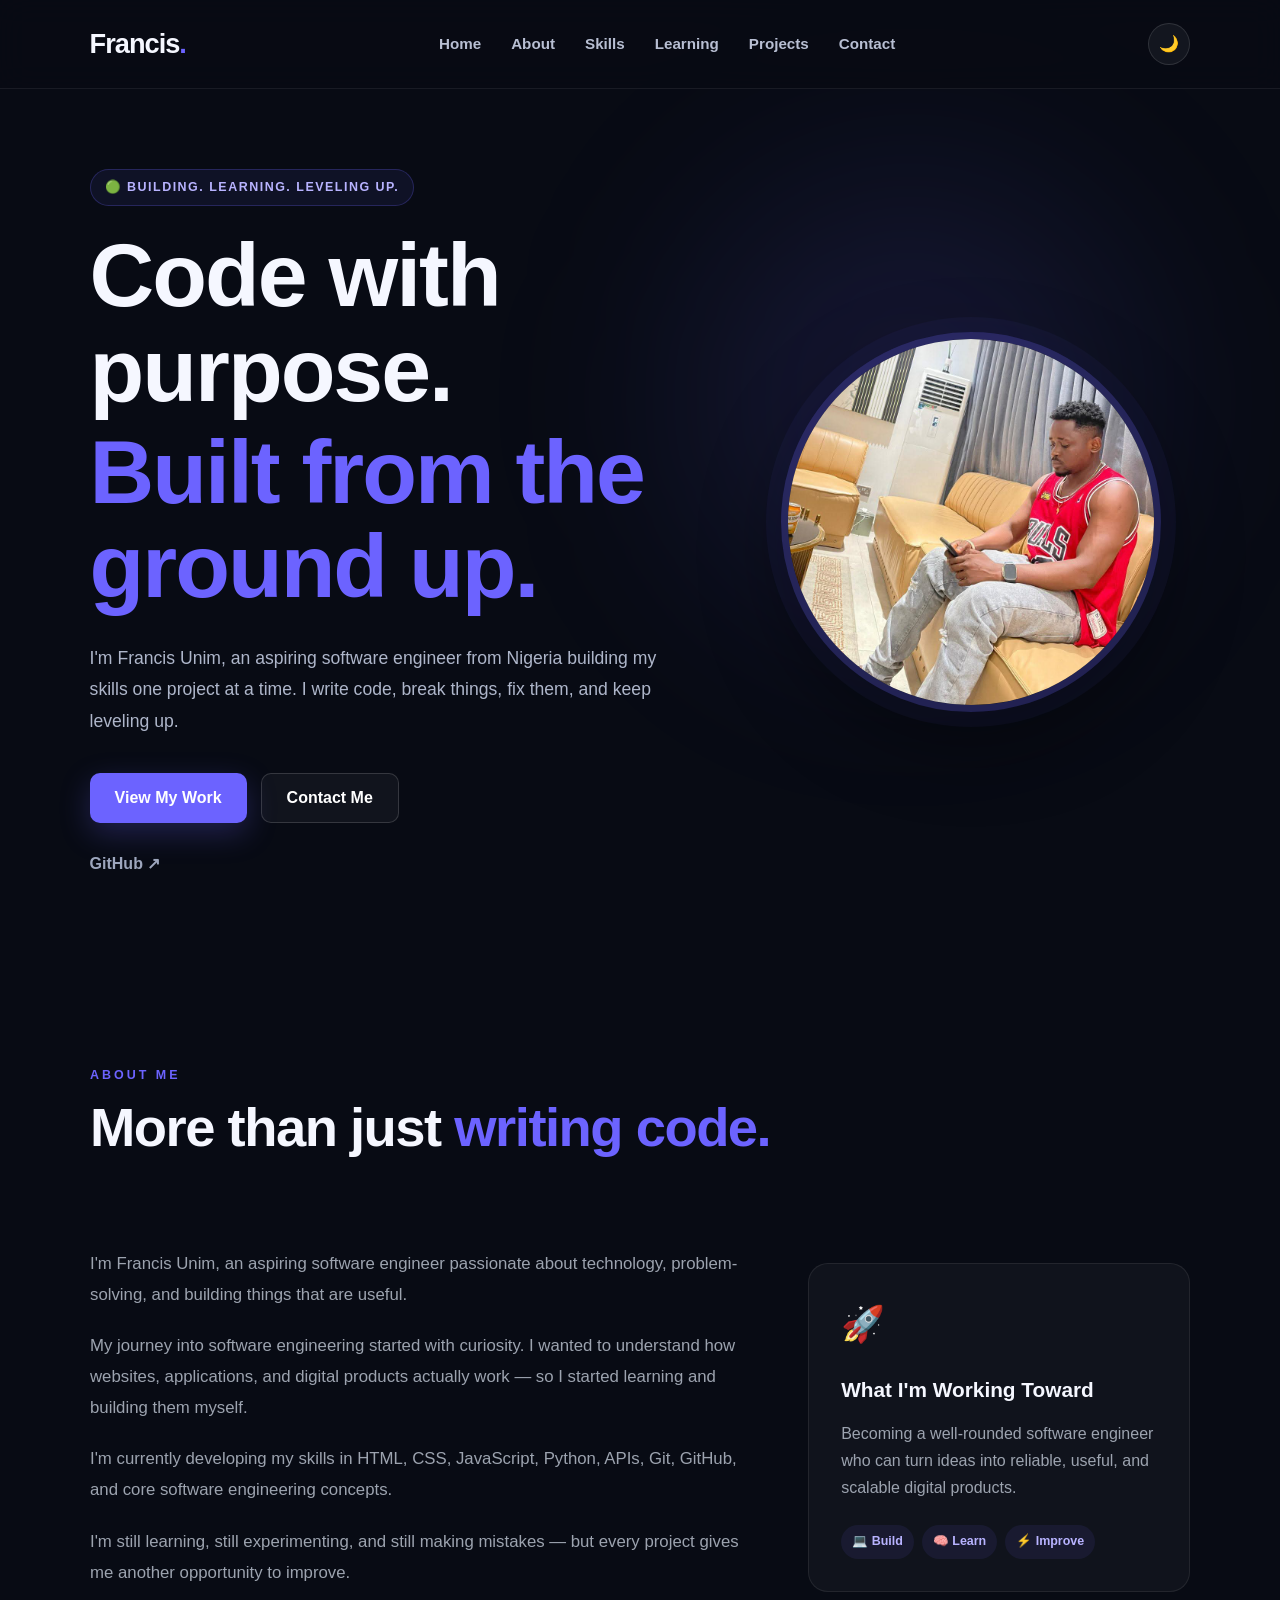
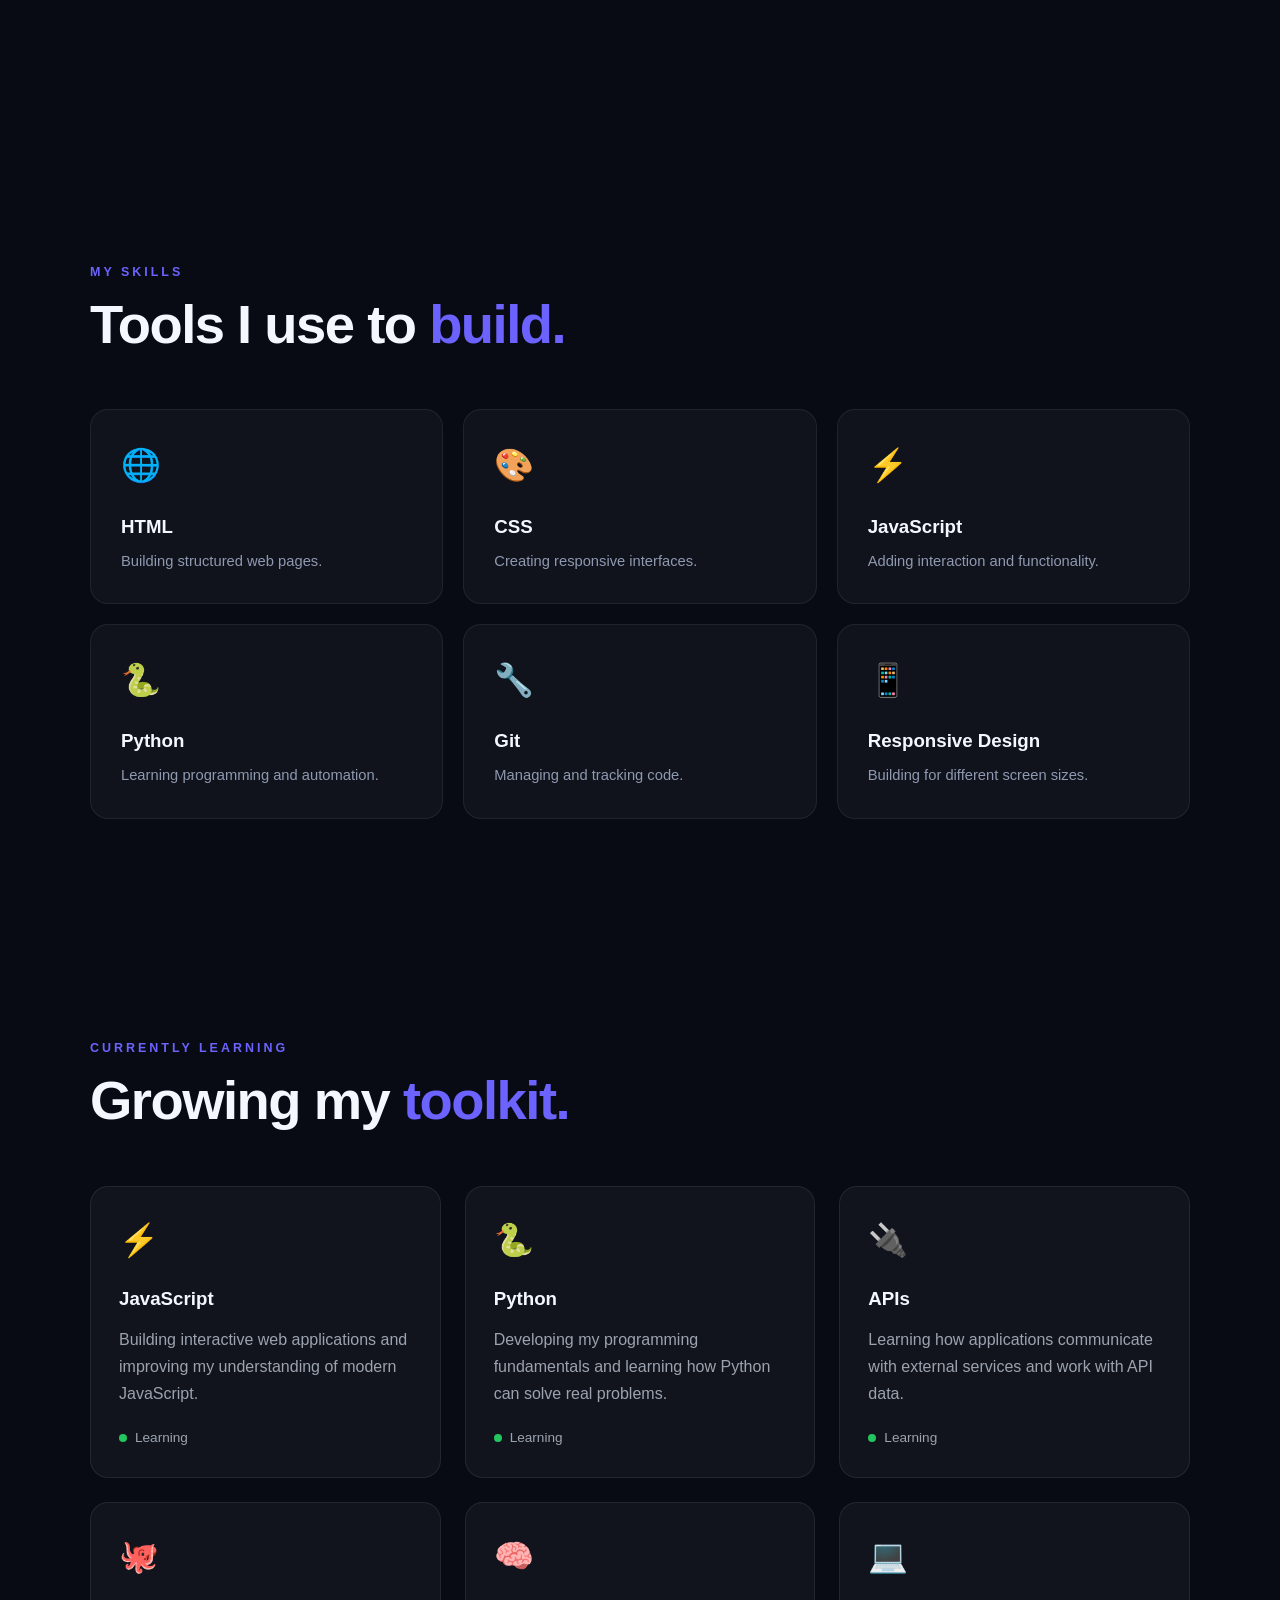
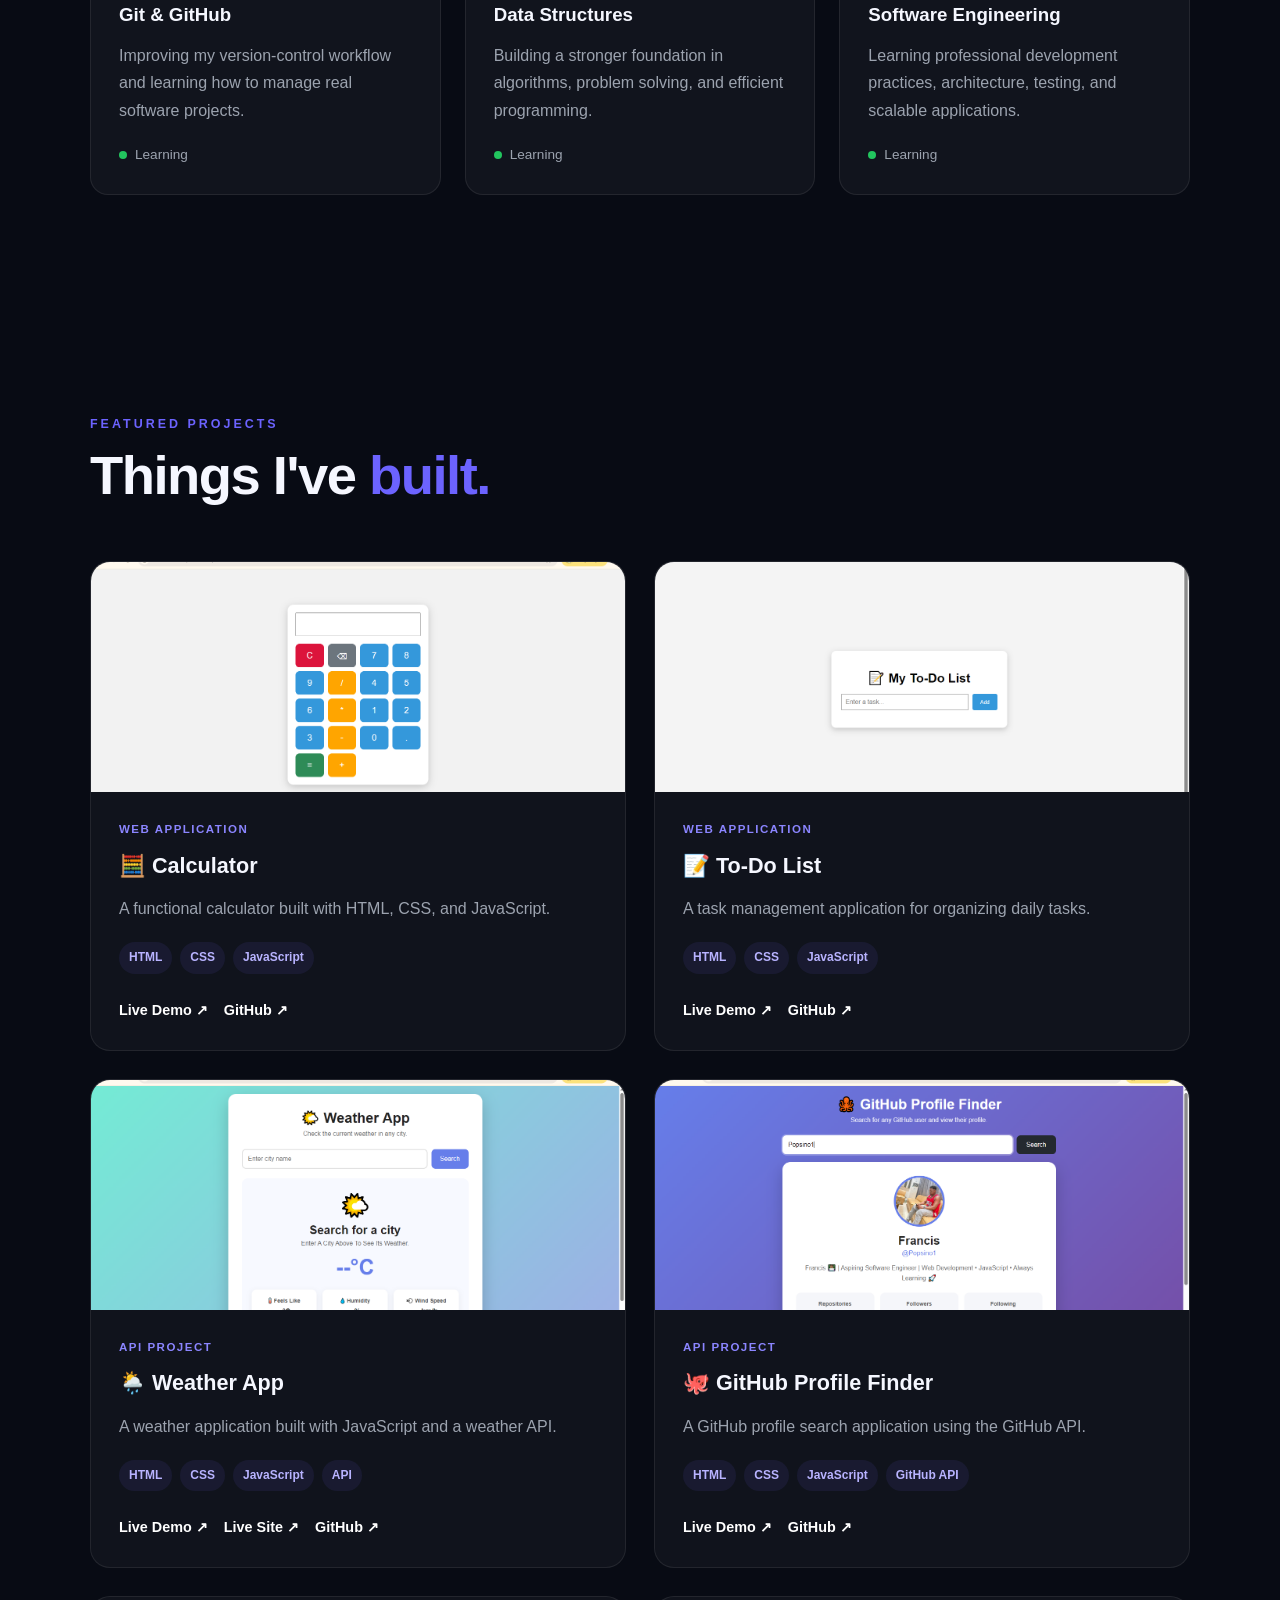
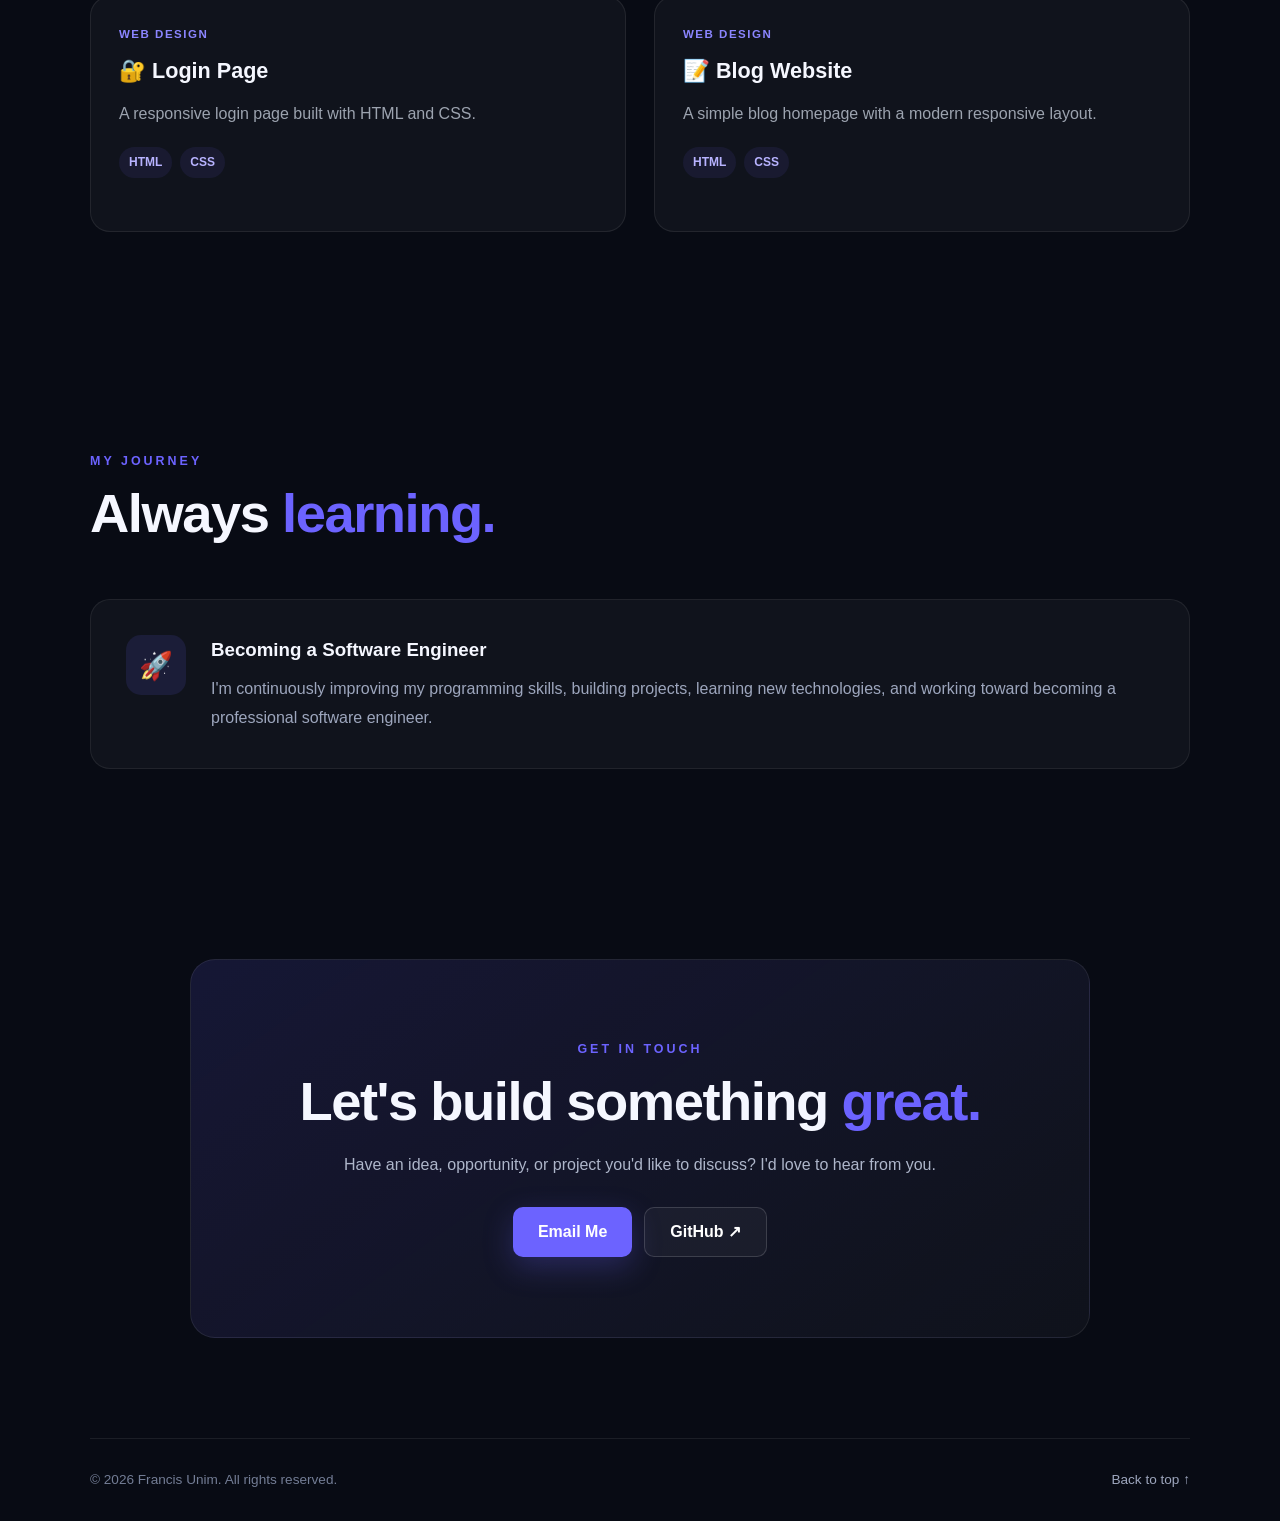
==== commit 63cd230b: "Improve portfolio design and mobile navigation" ====
--- a/index.html
+++ b/index.html
@@ -1,10 +1,15 @@
- <!DOCTYPE html>
+<!DOCTYPE html>
 <html lang="en">
 
 <head>
     <meta charset="UTF-8">
     <meta name="viewport" content="width=device-width, initial-scale=1.0">
 
+    <meta
+        name="description"
+        content="Francis Unim - Software Engineer portfolio showcasing web development projects, skills, and experience."
+    >
+
     <title>Francis Unim | Software Engineer</title>
 
     <link rel="stylesheet" href="style.css">
@@ -12,20 +17,48 @@
 
 <body>
 
-    <!-- Navigation -->
+    <!-- ================================
+         NAVIGATION
+    ================================= -->
+
     <header class="navbar">
 
-        <a href="#home" class="logo">Francis<span>.</span></a>
-
-        <nav class="nav-links">
+        <a href="#home" class="logo">
+            Francis<span>.</span>
+        </a>
+
+        <!-- Mobile Menu Button -->
+        <button
+            id="menuBtn"
+            class="menu-btn"
+            type="button"
+            aria-label="Open navigation"
+            aria-expanded="false"
+        >
+            ☰
+        </button>
+
+        <!-- Navigation Links -->
+        <nav
+            class="nav-links"
+            id="navLinks"
+            aria-label="Main navigation"
+        >
             <a href="#home">Home</a>
             <a href="#about">About</a>
             <a href="#skills">Skills</a>
+            <a href="#learning">Learning</a>
             <a href="#projects">Projects</a>
             <a href="#contact">Contact</a>
         </nav>
 
-        <button id="themeBtn" class="theme-btn">
+        <!-- Theme Button -->
+        <button
+            id="themeBtn"
+            class="theme-btn"
+            type="button"
+            aria-label="Toggle color theme"
+        >
             🌙
         </button>
 
@@ -34,31 +67,42 @@
 
     <main>
 
-        <!-- Hero Section -->
+        <!-- ================================
+             HERO
+        ================================= -->
+
         <section id="home" class="hero">
 
             <div class="hero-content">
 
-                <p class="hero-tag">SOFTWARE ENGINEER IN TRAINING</p>
+                <p class="hero-tag">
+    🟢 BUILDING. LEARNING. LEVELING UP.
+</p>
 
                 <h1>
-                    Building ideas into
-                    <span>digital experiences.</span>
-                </h1>
+    Code with purpose.
+    <span>Built from the ground up.</span>
+</h1>
 
                 <p class="hero-description">
-                    I'm Francis Unim, an aspiring software engineer
-                    passionate about building modern, responsive,
-                    and user-friendly web applications.
-                </p>
+    I'm Francis Unim, an aspiring software engineer from Nigeria
+    building my skills one project at a time. I write code,
+    break things, fix them, and keep leveling up.
+</p>
 
                 <div class="hero-buttons">
 
-                    <a href="#projects" class="btn btn-primary">
+                    <a
+                        href="#projects"
+                        class="btn btn-primary"
+                    >
                         View My Work
                     </a>
 
-                    <a href="#contact" class="btn btn-secondary">
+                    <a
+                        href="#contact"
+                        class="btn btn-secondary"
+                    >
                         Contact Me
                     </a>
 
@@ -69,8 +113,9 @@
                     <a
                         href="https://github.com/Popsino1"
                         target="_blank"
+                        rel="noopener noreferrer"
                     >
-                        GitHub
+                        GitHub ↗
                     </a>
 
                 </div>
@@ -92,75 +137,102 @@
         </section>
 
 
-        <!-- About Section -->
-        <section id="about" class="section">
+        <!-- ================================
+     ABOUT
+================================= -->
+
+<section id="about" class="section">
+
+    <div class="section-heading">
+
+        <p class="section-label">
+            ABOUT ME
+        </p>
+
+        <h2>
+            More than just
+            <span>writing code.</span>
+        </h2>
+
+    </div>
+
+
+    <div class="about-grid">
+
+        <div class="about-text">
+
+            <p>
+                I'm Francis Unim, an aspiring software engineer
+                passionate about technology, problem-solving,
+                and building things that are useful.
+            </p>
+
+            <p>
+                My journey into software engineering started with
+                curiosity. I wanted to understand how websites,
+                applications, and digital products actually work —
+                so I started learning and building them myself.
+            </p>
+
+            <p>
+                I'm currently developing my skills in HTML, CSS,
+                JavaScript, Python, APIs, Git, GitHub, and core
+                software engineering concepts.
+            </p>
+
+            <p>
+                I'm still learning, still experimenting, and still
+                making mistakes — but every project gives me another
+                opportunity to improve.
+            </p>
+
+        </div>
+
+
+        <div class="about-card">
+
+            <div class="about-card-icon">
+                🚀
+            </div>
+
+            <h3>
+                What I'm Working Toward
+            </h3>
+
+            <p>
+                Becoming a well-rounded software engineer who can
+                turn ideas into reliable, useful, and scalable
+                digital products.
+            </p>
+
+            <div class="about-goals">
+
+                <span>💻 Build</span>
+                <span>🧠 Learn</span>
+                <span>⚡ Improve</span>
+
+            </div>
+
+        </div>
+
+    </div>
+
+</section>
+
+        </section>
+
+
+        <!-- ================================
+             SKILLS
+        ================================= -->
+
+        <section id="skills" class="section">
 
             <div class="section-heading">
 
-                <p class="section-label">ABOUT ME</p>
-
-                <h2>
-                    Turning curiosity into
-                    <span>real projects.</span>
-                </h2>
-
-            </div>
-
-
-            <div class="about-grid">
-
-                <div class="about-text">
-
-                    <p>
-                        I'm passionate about technology and software
-                        development. I enjoy learning how digital
-                        products work and turning ideas into functional
-                        applications.
-                    </p>
-
-                    <p>
-                        My current focus is developing my skills in
-                        frontend development, programming, Git,
-                        APIs, and software engineering.
-                    </p>
-
-                    <p>
-                        Every project I build is another opportunity
-                        to learn, improve, and become a better engineer.
-                    </p>
-
-                </div>
-
-
-                <div class="about-card">
-
-                    <div class="about-card-icon">
-                        💻
-                    </div>
-
-                    <h3>
-                        My Goal
-                    </h3>
-
-                    <p>
-                        Become a highly skilled software engineer
-                        capable of building useful products that
-                        solve real-world problems.
-                    </p>
-
-                </div>
-
-            </div>
-
-        </section>
-
-
-        <!-- Skills Section -->
-        <section id="skills" class="section">
-
-            <div class="section-heading">
-
-                <p class="section-label">MY SKILLS</p>
+                <p class="section-label">
+                    MY SKILLS
+                </p>
 
                 <h2>
                     Tools I use to
@@ -213,12 +285,187 @@
         </section>
 
 
-        <!-- Projects Section -->
+        <!-- ================================
+             CURRENTLY LEARNING
+        ================================= -->
+
+        <section id="learning" class="section">
+
+            <div class="section-heading">
+
+                <p class="section-label">
+                    CURRENTLY LEARNING
+                </p>
+
+                <h2>
+                    Growing my
+                    <span>toolkit.</span>
+                </h2>
+
+            </div>
+
+
+            <div class="learning-grid">
+
+                <div class="learning-card">
+
+                    <div class="learning-icon">
+                        ⚡
+                    </div>
+
+                    <h3>
+                        JavaScript
+                    </h3>
+
+                    <p>
+                        Building interactive web applications
+                        and improving my understanding of
+                        modern JavaScript.
+                    </p>
+
+                    <div class="learning-status">
+                        <span></span>
+                        Learning
+                    </div>
+
+                </div>
+
+
+                <div class="learning-card">
+
+                    <div class="learning-icon">
+                        🐍
+                    </div>
+
+                    <h3>
+                        Python
+                    </h3>
+
+                    <p>
+                        Developing my programming fundamentals
+                        and learning how Python can solve
+                        real problems.
+                    </p>
+
+                    <div class="learning-status">
+                        <span></span>
+                        Learning
+                    </div>
+
+                </div>
+
+
+                <div class="learning-card">
+
+                    <div class="learning-icon">
+                        🔌
+                    </div>
+
+                    <h3>
+                        APIs
+                    </h3>
+
+                    <p>
+                        Learning how applications communicate
+                        with external services and work with
+                        API data.
+                    </p>
+
+                    <div class="learning-status">
+                        <span></span>
+                        Learning
+                    </div>
+
+                </div>
+
+
+                <div class="learning-card">
+
+                    <div class="learning-icon">
+                        🐙
+                    </div>
+
+                    <h3>
+                        Git & GitHub
+                    </h3>
+
+                    <p>
+                        Improving my version-control workflow
+                        and learning how to manage real
+                        software projects.
+                    </p>
+
+                    <div class="learning-status">
+                        <span></span>
+                        Learning
+                    </div>
+
+                </div>
+
+
+                <div class="learning-card">
+
+                    <div class="learning-icon">
+                        🧠
+                    </div>
+
+                    <h3>
+                        Data Structures
+                    </h3>
+
+                    <p>
+                        Building a stronger foundation in
+                        algorithms, problem solving, and
+                        efficient programming.
+                    </p>
+
+                    <div class="learning-status">
+                        <span></span>
+                        Learning
+                    </div>
+
+                </div>
+
+
+                <div class="learning-card">
+
+                    <div class="learning-icon">
+                        💻
+                    </div>
+
+                    <h3>
+                        Software Engineering
+                    </h3>
+
+                    <p>
+                        Learning professional development
+                        practices, architecture, testing,
+                        and scalable applications.
+                    </p>
+
+                    <div class="learning-status">
+                        <span></span>
+                        Learning
+                    </div>
+
+                </div>
+
+            </div>
+
+        </section>
+
+
+        <!-- ================================
+             PROJECTS
+        ================================= -->
+
         <section id="projects" class="section">
 
             <div class="section-heading">
 
-                <p class="section-label">FEATURED PROJECTS</p>
+                <p class="section-label">
+                    FEATURED PROJECTS
+                </p>
 
                 <h2>
                     Things I've
@@ -232,13 +479,14 @@
 
 
                 <!-- Calculator -->
+
                 <article class="project-card">
 
                     <div class="project-image">
 
                         <img
                             src="images/calculator.png"
-                            alt="Calculator Project"
+                            alt="Calculator project screenshot"
                         >
 
                     </div>
@@ -259,9 +507,11 @@
                         </p>
 
                         <div class="project-tech">
+
                             <span>HTML</span>
                             <span>CSS</span>
                             <span>JavaScript</span>
+
                         </div>
 
                         <div class="project-links">
@@ -269,6 +519,7 @@
                             <a
                                 href="calculator/index.html"
                                 target="_blank"
+                                rel="noopener noreferrer"
                             >
                                 Live Demo ↗
                             </a>
@@ -276,6 +527,7 @@
                             <a
                                 href="https://github.com/Popsino1/calculator"
                                 target="_blank"
+                                rel="noopener noreferrer"
                             >
                                 GitHub ↗
                             </a>
@@ -287,14 +539,15 @@
                 </article>
 
 
-                <!-- To-Do App -->
+                <!-- To-Do List -->
+
                 <article class="project-card">
 
                     <div class="project-image">
 
                         <img
                             src="images/todo.png"
-                            alt="To-Do List App"
+                            alt="To-Do List project screenshot"
                         >
 
                     </div>
@@ -315,9 +568,11 @@
                         </p>
 
                         <div class="project-tech">
+
                             <span>HTML</span>
                             <span>CSS</span>
                             <span>JavaScript</span>
+
                         </div>
 
                         <div class="project-links">
@@ -325,6 +580,7 @@
                             <a
                                 href="Todo-App/index.html"
                                 target="_blank"
+                                rel="noopener noreferrer"
                             >
                                 Live Demo ↗
                             </a>
@@ -332,6 +588,7 @@
                             <a
                                 href="https://github.com/Popsino1/todo-app"
                                 target="_blank"
+                                rel="noopener noreferrer"
                             >
                                 GitHub ↗
                             </a>
@@ -344,13 +601,14 @@
 
 
                 <!-- Weather App -->
+
                 <article class="project-card">
 
                     <div class="project-image">
 
                         <img
                             src="images/weather.png"
-                            alt="Weather App"
+                            alt="Weather App screenshot"
                         >
 
                     </div>
@@ -371,24 +629,36 @@
                         </p>
 
                         <div class="project-tech">
+
                             <span>HTML</span>
                             <span>CSS</span>
                             <span>JavaScript</span>
                             <span>API</span>
+
                         </div>
 
                         <div class="project-links">
 
                             <a
-                                href="Todo-App/weather-app/index.html"
+                                href="weather-app/index.html"
                                 target="_blank"
+                                rel="noopener noreferrer"
                             >
                                 Live Demo ↗
                             </a>
 
                             <a
+                                href="https://popsino1.github.io/weather-app/"
+                                target="_blank"
+                                rel="noopener noreferrer"
+                            >
+                                Live Site ↗
+                            </a>
+
+                            <a
                                 href="https://github.com/Popsino1/weather-app"
                                 target="_blank"
+                                rel="noopener noreferrer"
                             >
                                 GitHub ↗
                             </a>
@@ -401,13 +671,14 @@
 
 
                 <!-- GitHub Profile Finder -->
+
                 <article class="project-card">
 
                     <div class="project-image">
 
                         <img
                             src="images/github-profile.png"
-                            alt="GitHub Profile Finder"
+                            alt="GitHub Profile Finder screenshot"
                         >
 
                     </div>
@@ -428,10 +699,12 @@
                         </p>
 
                         <div class="project-tech">
+
                             <span>HTML</span>
                             <span>CSS</span>
                             <span>JavaScript</span>
                             <span>GitHub API</span>
+
                         </div>
 
                         <div class="project-links">
@@ -439,6 +712,7 @@
                             <a
                                 href="https://popsino1.github.io/github-profile-finder/"
                                 target="_blank"
+                                rel="noopener noreferrer"
                             >
                                 Live Demo ↗
                             </a>
@@ -446,6 +720,7 @@
                             <a
                                 href="https://github.com/Popsino1/github-profile-finder"
                                 target="_blank"
+                                rel="noopener noreferrer"
                             >
                                 GitHub ↗
                             </a>
@@ -456,17 +731,84 @@
 
                 </article>
 
+
+                <!-- Login Page -->
+
+                <article class="project-card">
+
+                    <div class="project-content">
+
+                        <p class="project-type">
+                            WEB DESIGN
+                        </p>
+
+                        <h3>
+                            🔐 Login Page
+                        </h3>
+
+                        <p>
+                            A responsive login page built with
+                            HTML and CSS.
+                        </p>
+
+                        <div class="project-tech">
+
+                            <span>HTML</span>
+                            <span>CSS</span>
+
+                        </div>
+
+                    </div>
+
+                </article>
+
+
+                <!-- Blog Website -->
+
+                <article class="project-card">
+
+                    <div class="project-content">
+
+                        <p class="project-type">
+                            WEB DESIGN
+                        </p>
+
+                        <h3>
+                            📝 Blog Website
+                        </h3>
+
+                        <p>
+                            A simple blog homepage with a
+                            modern responsive layout.
+                        </p>
+
+                        <div class="project-tech">
+
+                            <span>HTML</span>
+                            <span>CSS</span>
+
+                        </div>
+
+                    </div>
+
+                </article>
+
             </div>
 
         </section>
 
 
-        <!-- Journey Section -->
+        <!-- ================================
+             JOURNEY
+        ================================= -->
+
         <section class="section journey">
 
             <div class="section-heading">
 
-                <p class="section-label">MY JOURNEY</p>
+                <p class="section-label">
+                    MY JOURNEY
+                </p>
 
                 <h2>
                     Always
@@ -502,8 +844,14 @@
         </section>
 
 
-        <!-- Contact Section -->
-        <section id="contact" class="contact-section">
+        <!-- ================================
+             CONTACT
+        ================================= -->
+
+        <section
+            id="contact"
+            class="contact-section"
+        >
 
             <p class="section-label">
                 GET IN TOUCH
@@ -531,6 +879,7 @@
                 <a
                     href="https://github.com/Popsino1"
                     target="_blank"
+                    rel="noopener noreferrer"
                     class="btn btn-secondary"
                 >
                     GitHub ↗
@@ -543,7 +892,10 @@
     </main>
 
 
-    <!-- Footer -->
+    <!-- ================================
+         FOOTER
+    ================================= -->
+
     <footer>
 
         <p>
@@ -557,6 +909,10 @@
     </footer>
 
 
+    <!-- ================================
+         JAVASCRIPT
+    ================================= -->
+
     <script src="script.js"></script>
 
 </body>
--- a/style.css
+++ b/style.css
@@ -775,4 +775,628 @@
 
 body.light-mode footer a {
     color: #4b5563;
+}
+
+/* =========================================
+   MOBILE HAMBURGER MENU - FINAL
+   ========================================= */
+
+.menu-btn {
+    display: none;
+    border: 0;
+    background: transparent;
+    color: #ffffff;
+    font-size: 1.8rem;
+    cursor: pointer;
+    padding: 5px;
+}
+
+@media (max-width: 650px) {
+
+    .navbar {
+        position: sticky;
+        top: 0;
+        padding: 18px 6%;
+        display: flex;
+        align-items: center;
+        justify-content: space-between;
+        flex-wrap: nowrap;
+    }
+
+    .logo {
+        width: auto;
+        text-align: left;
+    }
+
+    .menu-btn {
+        display: block;
+        position: relative;
+        z-index: 1002;
+    }
+
+    .theme-btn {
+        display: none;
+    }
+
+    .nav-links {
+        position: absolute;
+        top: 100%;
+        left: 0;
+        width: 100%;
+
+        display: none;
+        flex-direction: column;
+        align-items: center;
+
+        padding: 25px 20px;
+        gap: 20px;
+
+        background: #080b14;
+        border-bottom: 1px solid rgba(255, 255, 255, 0.1);
+
+        z-index: 1001;
+    }
+
+    .nav-links.active {
+        display: flex;
+    }
+
+    .nav-links a {
+        display: block;
+        font-size: 1rem;
+    }
+
+    body.light-mode .nav-links {
+        background: #f5f7fb;
+        border-bottom-color: rgba(0, 0, 0, 0.1);
+    }
+
+    body.light-mode .menu-btn {
+        color: #111827;
+    }
+}
+
+/* =========================================
+   CURRENTLY LEARNING
+========================================= */
+
+.learning-grid {
+    display: grid;
+    grid-template-columns: repeat(3, 1fr);
+    gap: 24px;
+    margin-top: 40px;
+}
+
+.learning-card {
+    padding: 28px;
+    background: rgba(255, 255, 255, 0.04);
+    border: 1px solid rgba(255, 255, 255, 0.08);
+    border-radius: 18px;
+    transition: 0.3s ease;
+}
+
+.learning-card:hover {
+    transform: translateY(-6px);
+    border-color: rgba(108, 99, 255, 0.45);
+}
+
+.learning-icon {
+    font-size: 2rem;
+    margin-bottom: 18px;
+}
+
+.learning-card h3 {
+    margin-bottom: 12px;
+}
+
+.learning-card p {
+    color: #9ca3af;
+    line-height: 1.7;
+}
+
+.learning-status {
+    display: flex;
+    align-items: center;
+    gap: 8px;
+    margin-top: 20px;
+    font-size: 0.85rem;
+    color: #9ca3af;
+}
+
+.learning-status span {
+    width: 8px;
+    height: 8px;
+    border-radius: 50%;
+    background: #22c55e;
+    display: inline-block;
+}
+
+/* Light Mode */
+
+body.light-mode .learning-card {
+    background: #ffffff;
+    border-color: rgba(0, 0, 0, 0.08);
+}
+
+body.light-mode .learning-card p {
+    color: #5b6475;
+}
+
+body.light-mode .learning-status {
+    color: #5b6475;
+}
+
+/* Mobile */
+
+@media (max-width: 900px) {
+
+    .learning-grid {
+        grid-template-columns: repeat(2, 1fr);
+    }
+
+}
+
+@media (max-width: 600px) {
+
+    .learning-grid {
+        grid-template-columns: 1fr;
+    }
+
+}
+
+/* =========================================
+   HERO — DARK / SOUTH LONDON INSPIRED
+========================================= */
+
+.hero-tag {
+    display: inline-flex;
+    align-items: center;
+    gap: 8px;
+    padding: 8px 14px;
+    margin-bottom: 22px;
+
+    border: 1px solid rgba(108, 99, 255, 0.25);
+    border-radius: 999px;
+
+    background: rgba(108, 99, 255, 0.08);
+    color: #b8b3ff;
+
+    font-size: 0.78rem;
+    font-weight: 700;
+    letter-spacing: 1.5px;
+}
+
+.hero h1 {
+    max-width: 850px;
+    line-height: 1.05;
+    letter-spacing: -2px;
+}
+
+.hero h1 span {
+    display: block;
+    margin-top: 8px;
+}
+
+.hero-description {
+    max-width: 650px;
+    line-height: 1.8;
+}
+
+.hero-buttons {
+    margin-top: 32px;
+}
+
+.hero-buttons .btn {
+    transition:
+        transform 0.25s ease,
+        box-shadow 0.25s ease;
+}
+
+.hero-buttons .btn:hover {
+    transform: translateY(-3px);
+}
+
+.hero-buttons .btn-primary:hover {
+    box-shadow: 0 12px 35px rgba(108, 99, 255, 0.25);
+}
+
+.social-links {
+    margin-top: 28px;
+}
+
+.social-links a {
+    font-weight: 600;
+    transition: 0.25s ease;
+}
+
+.social-links a:hover {
+    letter-spacing: 0.5px;
+}
+
+/* Hero image */
+
+.hero-image {
+    position: relative;
+}
+
+.hero-image img {
+    position: relative;
+    z-index: 2;
+}
+
+.image-glow {
+    position: absolute;
+    width: 260px;
+    height: 260px;
+
+    top: 50%;
+    left: 50%;
+
+    transform: translate(-50%, -50%);
+
+    background: rgba(108, 99, 255, 0.22);
+    filter: blur(70px);
+
+    border-radius: 50%;
+    z-index: 1;
+}
+
+/* Light mode */
+
+body.light-mode .hero-tag {
+    background: rgba(108, 99, 255, 0.08);
+    border-color: rgba(108, 99, 255, 0.2);
+    color: #5148c7;
+}
+
+/* Mobile */
+
+@media (max-width: 650px) {
+
+    .hero h1 {
+        letter-spacing: -1px;
+    }
+
+    .hero-tag {
+        font-size: 0.7rem;
+        letter-spacing: 1px;
+    }
+
+    .hero-description {
+        line-height: 1.7;
+    }
+
+}
+
+/* =========================================
+   PROJECT CARDS — PROFESSIONAL UPGRADE
+========================================= */
+
+.projects-grid {
+    display: grid;
+    grid-template-columns: repeat(2, 1fr);
+    gap: 28px;
+    margin-top: 40px;
+}
+
+.project-card {
+    position: relative;
+    overflow: hidden;
+
+    background: rgba(255, 255, 255, 0.035);
+    border: 1px solid rgba(255, 255, 255, 0.08);
+    border-radius: 20px;
+
+    transition:
+        transform 0.3s ease,
+        border-color 0.3s ease,
+        box-shadow 0.3s ease;
+}
+
+.project-card::before {
+    content: "";
+    position: absolute;
+    top: 0;
+    left: 0;
+    width: 100%;
+    height: 3px;
+
+    background: linear-gradient(
+        90deg,
+        #6c63ff,
+        #8b5cf6,
+        transparent
+    );
+
+    opacity: 0;
+    transition: opacity 0.3s ease;
+}
+
+.project-card:hover {
+    transform: translateY(-8px);
+    border-color: rgba(108, 99, 255, 0.35);
+    box-shadow: 0 20px 50px rgba(0, 0, 0, 0.25);
+}
+
+.project-card:hover::before {
+    opacity: 1;
+}
+
+/* Project image */
+
+.project-image {
+    position: relative;
+    overflow: hidden;
+    height: 230px;
+
+    background: #111827;
+}
+
+.project-image img {
+    width: 100%;
+    height: 100%;
+
+    object-fit: cover;
+
+    display: block;
+
+    transition: transform 0.5s ease;
+}
+
+.project-card:hover .project-image img {
+    transform: scale(1.05);
+}
+
+/* Project content */
+
+.project-content {
+    padding: 28px;
+}
+
+.project-type {
+    margin-bottom: 10px;
+
+    font-size: 0.72rem;
+    font-weight: 700;
+    letter-spacing: 1.5px;
+
+    color: #8b85ff;
+}
+
+.project-content h3 {
+    margin-bottom: 12px;
+
+    font-size: 1.35rem;
+}
+
+.project-content > p:not(.project-type) {
+    color: #9ca3af;
+    line-height: 1.7;
+}
+
+/* Technology tags */
+
+.project-tech {
+    display: flex;
+    flex-wrap: wrap;
+    gap: 8px;
+
+    margin-top: 20px;
+}
+
+.project-tech span {
+    padding: 6px 10px;
+
+    border-radius: 999px;
+
+    background: rgba(108, 99, 255, 0.09);
+    color: #b8b3ff;
+
+    font-size: 0.75rem;
+    font-weight: 600;
+}
+
+/* Project links */
+
+.project-links {
+    display: flex;
+    flex-wrap: wrap;
+    gap: 16px;
+
+    margin-top: 24px;
+}
+
+.project-links a {
+    font-size: 0.9rem;
+    font-weight: 700;
+
+    color: #ffffff;
+
+    transition:
+        color 0.2s ease,
+        transform 0.2s ease;
+}
+
+.project-links a:hover {
+    color: #8b85ff;
+    transform: translateX(3px);
+}
+
+/* Light mode */
+
+body.light-mode .project-card {
+    background: #ffffff;
+    border-color: rgba(0, 0, 0, 0.08);
+}
+
+body.light-mode .project-card:hover {
+    border-color: rgba(108, 99, 255, 0.35);
+    box-shadow: 0 20px 45px rgba(0, 0, 0, 0.08);
+}
+
+body.light-mode .project-image {
+    background: #e5e7eb;
+}
+
+body.light-mode .project-content > p:not(.project-type) {
+    color: #5b6475;
+}
+
+body.light-mode .project-tech span {
+    background: rgba(108, 99, 255, 0.08);
+    color: #5148c7;
+}
+
+body.light-mode .project-links a {
+    color: #111827;
+}
+
+body.light-mode .project-links a:hover {
+    color: #5148c7;
+}
+
+/* Tablet */
+
+@media (max-width: 900px) {
+
+    .projects-grid {
+        grid-template-columns: 1fr;
+    }
+
+}
+
+/* Mobile */
+
+@media (max-width: 600px) {
+
+    .project-image {
+        height: 200px;
+    }
+
+    .project-content {
+        padding: 22px;
+    }
+
+    .project-links {
+        flex-direction: column;
+        gap: 12px;
+    }
+
+}
+
+/* =========================================
+   ABOUT SECTION — FINAL TOUCH
+========================================= */
+
+.about-grid {
+    display: grid;
+    grid-template-columns: 1.4fr 0.8fr;
+    gap: 50px;
+    align-items: center;
+    margin-top: 40px;
+}
+
+.about-text {
+    max-width: 720px;
+}
+
+.about-text p {
+    margin-bottom: 20px;
+    color: #9ca3af;
+    line-height: 1.85;
+}
+
+.about-card {
+    padding: 32px;
+    border-radius: 20px;
+
+    background: rgba(255, 255, 255, 0.035);
+    border: 1px solid rgba(255, 255, 255, 0.08);
+
+    transition:
+        transform 0.3s ease,
+        border-color 0.3s ease,
+        box-shadow 0.3s ease;
+}
+
+.about-card:hover {
+    transform: translateY(-6px);
+    border-color: rgba(108, 99, 255, 0.35);
+    box-shadow: 0 20px 45px rgba(0, 0, 0, 0.2);
+}
+
+.about-card-icon {
+    font-size: 2.2rem;
+    margin-bottom: 20px;
+}
+
+.about-card h3 {
+    margin-bottom: 14px;
+    font-size: 1.3rem;
+}
+
+.about-card p {
+    color: #9ca3af;
+    line-height: 1.7;
+}
+
+.about-goals {
+    display: flex;
+    flex-wrap: wrap;
+    gap: 8px;
+    margin-top: 24px;
+}
+
+.about-goals span {
+    padding: 7px 11px;
+    border-radius: 999px;
+
+    background: rgba(108, 99, 255, 0.09);
+    color: #b8b3ff;
+
+    font-size: 0.78rem;
+    font-weight: 600;
+}
+
+/* Light mode */
+
+body.light-mode .about-text p,
+body.light-mode .about-card p {
+    color: #5b6475;
+}
+
+body.light-mode .about-card {
+    background: #ffffff;
+    border-color: rgba(0, 0, 0, 0.08);
+}
+
+body.light-mode .about-card:hover {
+    border-color: rgba(108, 99, 255, 0.3);
+    box-shadow: 0 20px 45px rgba(0, 0, 0, 0.08);
+}
+
+body.light-mode .about-goals span {
+    background: rgba(108, 99, 255, 0.08);
+    color: #5148c7;
+}
+
+/* Tablet */
+
+@media (max-width: 900px) {
+
+    .about-grid {
+        grid-template-columns: 1fr;
+        gap: 35px;
+    }
+
+}
+
+/* Mobile */
+
+@media (max-width: 600px) {
+
+    .about-card {
+        padding: 24px;
+    }
+
 }
